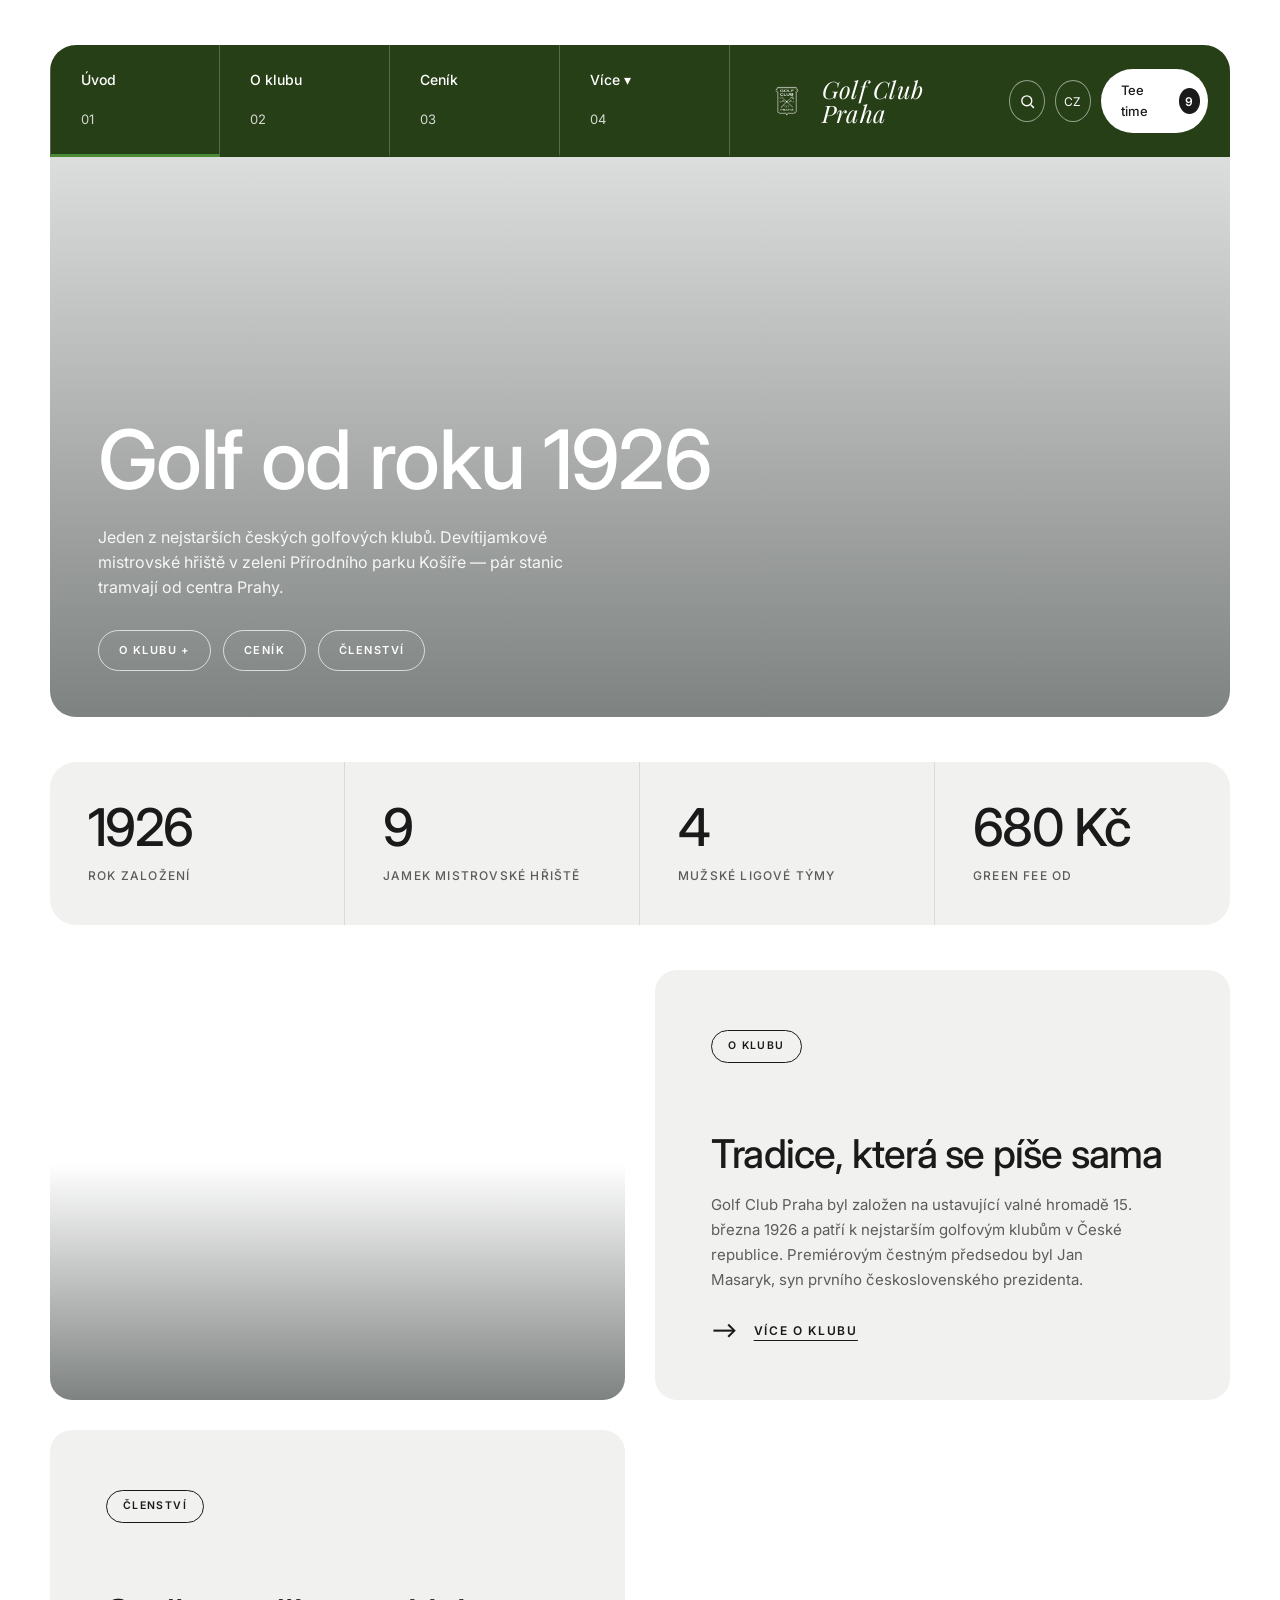
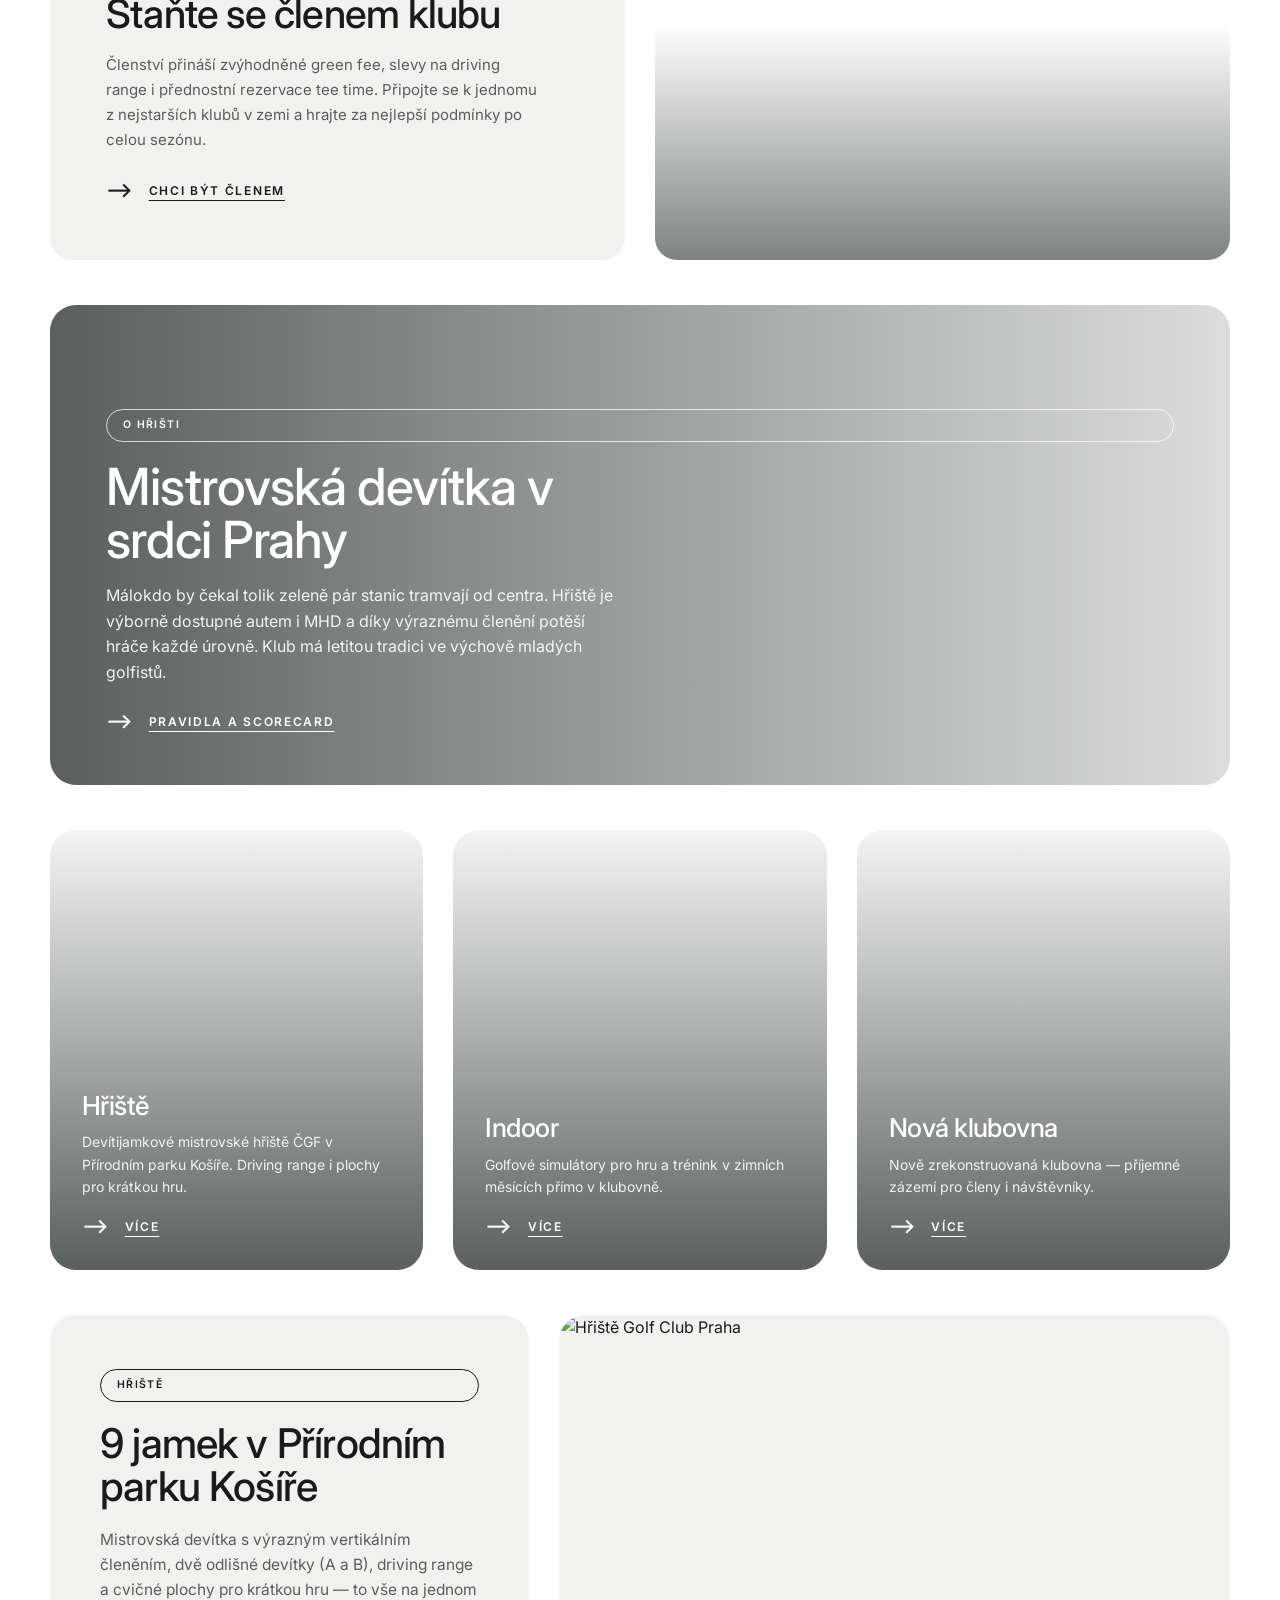
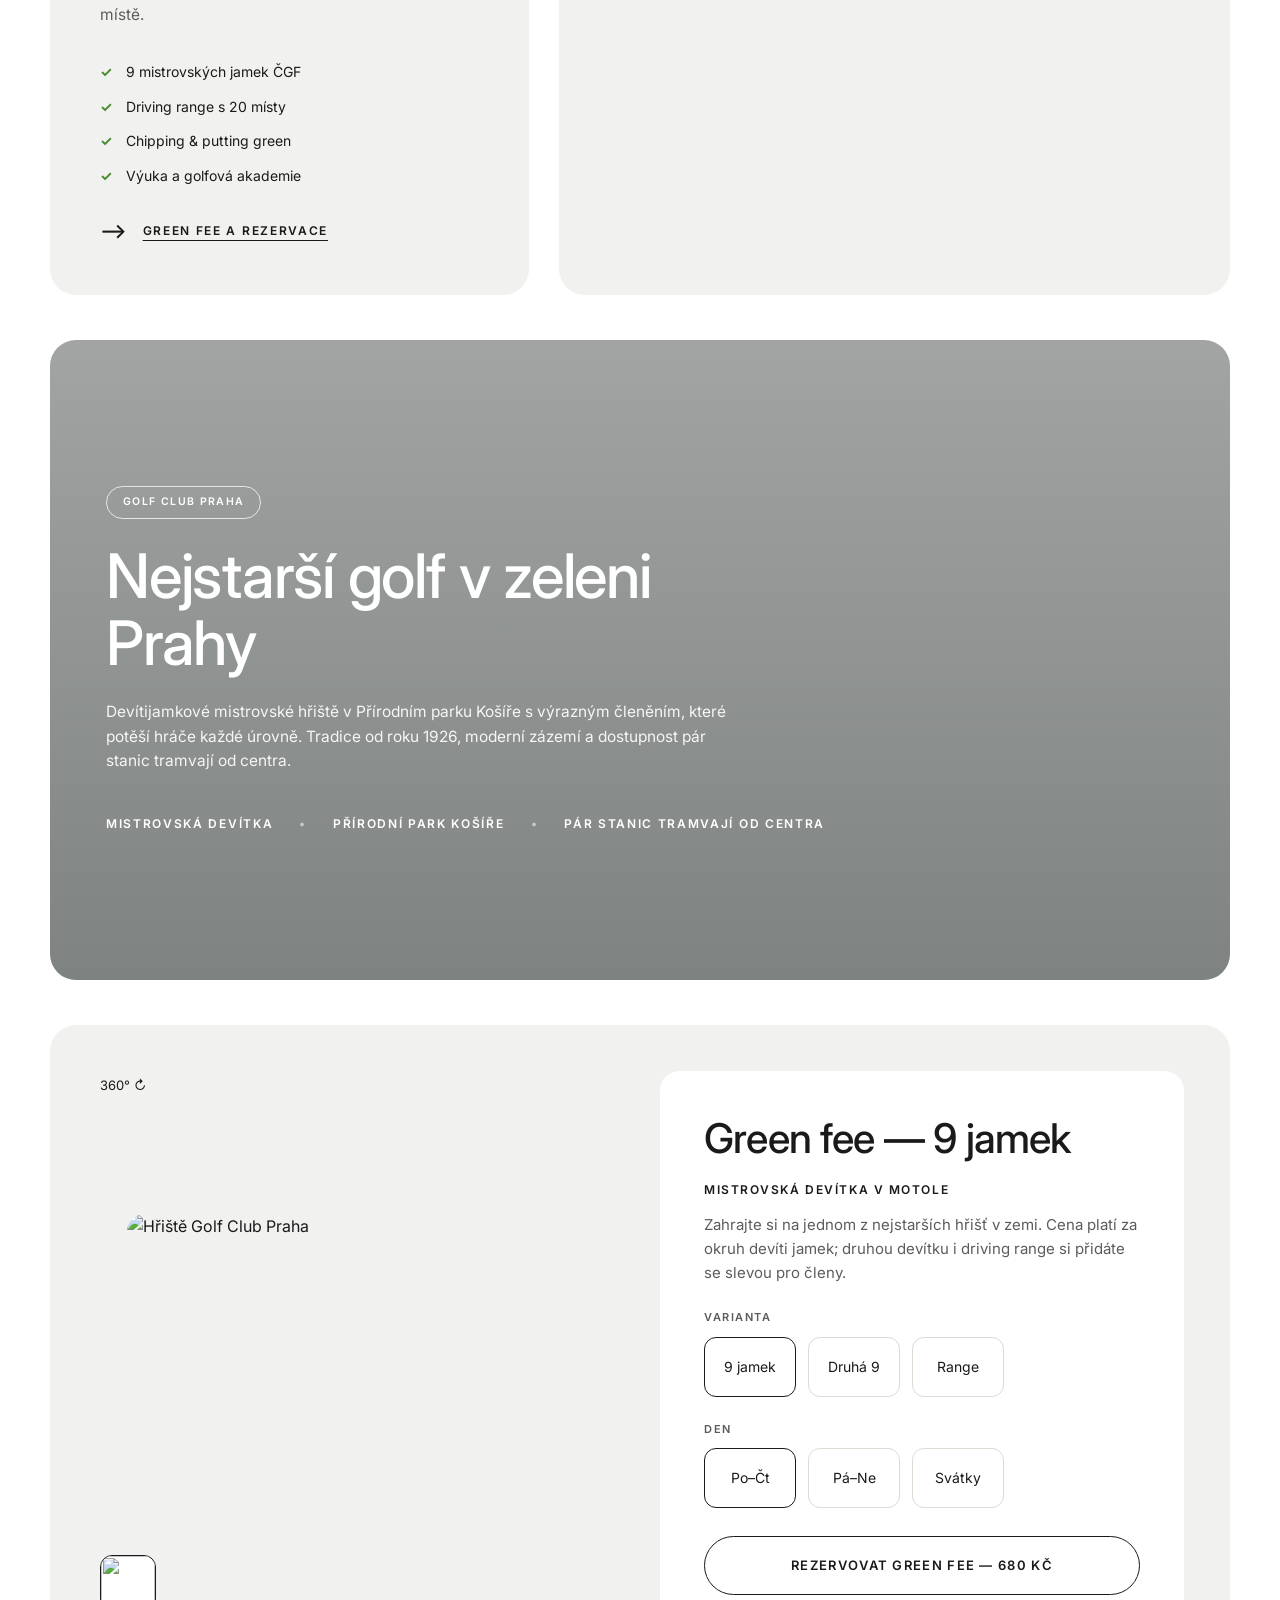
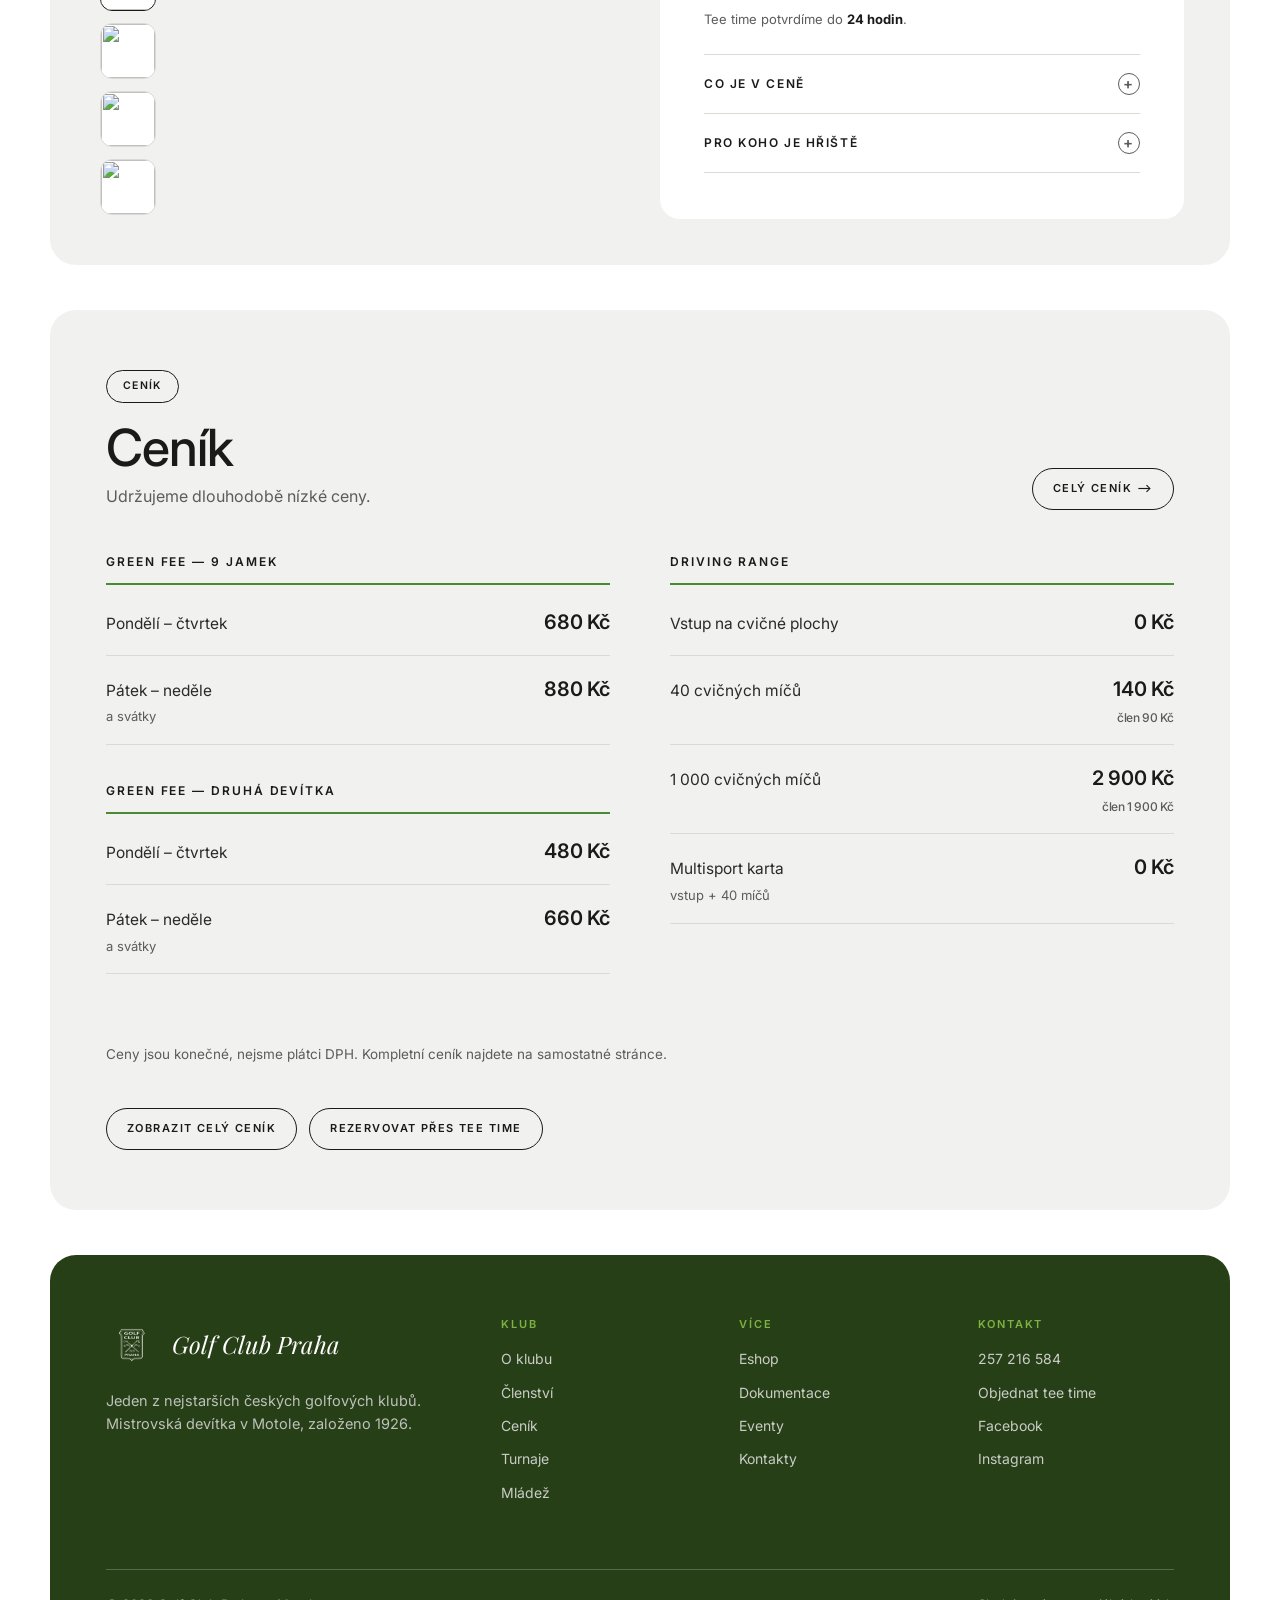
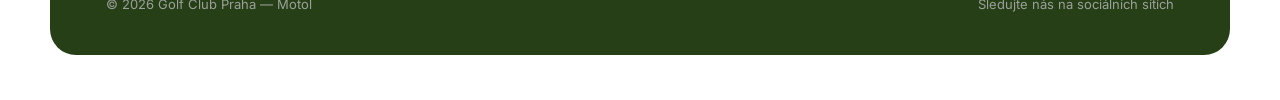
==== index.html @ babf92a7 "Web Golf Club Praha: stránky, logo, mobilní menu, mapa Co-Authored-By: Claude Opus 4.8 <noreply@anth" ====
<!DOCTYPE html>
<html lang="cs">
<head>
<meta charset="UTF-8">
<meta name="viewport" content="width=device-width, initial-scale=1.0">
<title>Golf Club Praha — Úvod</title>
<link rel="preconnect" href="https://fonts.googleapis.com">
<link rel="preconnect" href="https://fonts.gstatic.com" crossorigin>
<link href="https://fonts.googleapis.com/css2?family=Inter:wght@400;500;600;700&family=Playfair+Display:ital@1&display=swap" rel="stylesheet">
<style>
:root{
  --bg:#ffffff;          /* page background */
  --slate:#273F17;       /* dark petrol header/panels */
  --slate-2:#1d2f10;
  --olive:#4a8a34;       /* grass green accent */
  --lime:#7cb342;        /* fresh turf green chip */
  --ink:#1a1a1a;
  --gray:#5c5c5c;
  --card:#f1f1ef;        /* slightly gray "off-white" card */
  --white:#ffffff;
  --line:#dcdad3;
  --line-dk:rgba(255,255,255,.22);
}
*{margin:0;padding:0;box-sizing:border-box}
html{scroll-behavior:smooth}
body{
  font-family:"Inter","Helvetica Neue",Arial,sans-serif;
  color:var(--ink);background:var(--bg);
  -webkit-font-smoothing:antialiased;line-height:1.6;
  padding:0 50px;
}
h1,h2,h3,h4{font-weight:500;letter-spacing:-.02em;line-height:1.05}
a{color:inherit;text-decoration:none}
img{display:block;max-width:100%}
.wrap{max-width:1340px;margin-left:auto;margin-right:auto;padding:0}
section{margin-top:45px}

/* pills / chips */
.pill{display:inline-flex;align-items:center;gap:8px;border:1px solid var(--ink);
  border-radius:100px;padding:11px 20px;font-size:11px;letter-spacing:.13em;
  text-transform:uppercase;font-weight:600;background:transparent;color:var(--ink);
  transition:background .2s,color .2s;cursor:pointer;white-space:nowrap}
.pill:hover{background:var(--ink);color:#fff}
.pill.light{border-color:rgba(255,255,255,.7);color:#fff}
.pill.light:hover{background:#fff;color:var(--ink)}
.chip{display:inline-flex;align-items:center;border:1px solid var(--ink);border-radius:100px;
  padding:7px 16px;font-size:10.5px;letter-spacing:.13em;text-transform:uppercase;font-weight:600}
.chip.light{border-color:rgba(255,255,255,.75);color:#fff}

/* arrow link */
.arrow-link{display:inline-flex;align-items:center;gap:14px;font-size:12px;
  letter-spacing:.14em;text-transform:uppercase;font-weight:600}
.arrow-link .ar{font-size:20px;line-height:1;transition:transform .25s}
.arrow-link .lbl{text-decoration:underline;text-underline-offset:5px;text-decoration-thickness:1px}
.arrow-link:hover .ar{transform:translateX(6px)}

/* round icon btn */
.ico{width:42px;height:42px;border-radius:50%;border:1px solid rgba(255,255,255,.5);
  display:flex;align-items:center;justify-content:center;color:#fff;font-size:12px;
  letter-spacing:.06em;transition:background .2s,color .2s}
.ico:hover{background:#fff;color:var(--slate)}
.ico svg{width:17px;height:17px}

/* ===== HERO + NAV ===== */
.hero{margin-top:0;padding-top:45px}
.hero-card{border-radius:26px;overflow:hidden;position:relative}
.topbar{display:grid;grid-template-columns:1fr auto 1fr;align-items:stretch;
  background:#273F17;position:relative;z-index:3}
.tabs{display:flex}
.tab{padding:20px 30px;color:#fff;display:flex;flex-direction:column;gap:18px;
  min-width:170px;border-bottom:3px solid transparent;border-right:1px solid var(--line-dk);
  transition:border-color .25s;cursor:pointer}
.tab:first-child{border-left:1px solid var(--line-dk)}
.tab .t{font-size:14px;font-weight:500}
.tab .n{font-size:13px;opacity:.8}
.tab.active{border-bottom-color:var(--olive)}
.tab:hover{border-bottom-color:var(--olive)}
.tab.has-drop{position:relative}
.dropdown{position:absolute;top:100%;left:0;min-width:250px;background:var(--slate-2);border-radius:14px;overflow:hidden;
  display:flex;flex-direction:column;opacity:0;visibility:hidden;transform:translateY(8px);
  transition:opacity .2s,transform .2s,visibility .2s;z-index:30;box-shadow:0 20px 40px rgba(0,0,0,.35)}
.tab.has-drop:hover .dropdown,.tab.has-drop.open .dropdown{opacity:1;visibility:visible;transform:translateY(0)}
.dropdown a{padding:15px 24px;color:#fff;font-size:13.5px;letter-spacing:.03em;
  border-bottom:1px solid var(--line-dk);transition:background .2s,color .2s}
.dropdown a:last-child{border-bottom:none}
.dropdown a:hover{background:var(--slate);color:var(--lime)}
.brand{display:flex;align-items:center;gap:12px;padding:0 34px}
.brand .nav-mark{width:44px;height:44px;color:#fff;flex:none}
.brand .bw{color:#fff;font-family:"Playfair Display",Georgia,serif;font-style:italic;
  font-size:24px;letter-spacing:.01em;line-height:1}
.topright{display:flex;align-items:center;justify-content:flex-end;gap:10px;padding:0 22px}
.cartpill{background:#fff;color:var(--ink);border-radius:100px;padding:11px 8px 11px 20px;
  display:flex;align-items:center;gap:14px;font-size:13px;font-weight:500}
.cartpill b{background:var(--ink);color:#fff;border-radius:50%;width:26px;height:26px;
  display:flex;align-items:center;justify-content:center;font-size:12px;font-weight:600}

.hero-body{position:relative;min-height:560px;color:#fff;display:flex;flex-direction:column;
  justify-content:flex-end;padding:42px 48px 46px;
  background:linear-gradient(180deg,rgba(20,28,24,.15),rgba(20,28,24,.55)),
  url("https://images.unsplash.com/photo-1535131749006-b7f58c99034b?q=80&w=2000&auto=format&fit=crop") center/cover}
.crumb{position:absolute;top:30px;left:48px;font-size:14px;opacity:.92;font-weight:400}
.hero-body h1{font-size:clamp(46px,6.4vw,84px);font-weight:500;max-width:14ch}
.hero-body p{max-width:50ch;margin-top:22px;font-size:16px;opacity:.92;line-height:1.55}
.hero-actions{display:flex;gap:12px;flex-wrap:wrap;margin-top:30px}
/* shorter hero for subpages */
.page-hero .hero-body{min-height:380px}

/* ===== STATS ===== */
.stats{background:var(--card);border-radius:26px;overflow:hidden}
.stats-grid{display:grid;grid-template-columns:repeat(4,1fr)}
.stat{padding:40px 38px;border-right:1px solid var(--line)}
.stat:last-child{border-right:none}
.stat .num{font-size:clamp(36px,4.2vw,52px);font-weight:500;line-height:1;letter-spacing:-.03em}
.stat .num span{color:inherit}
.stat .lbl{font-size:12px;letter-spacing:.1em;text-transform:uppercase;color:var(--gray);margin-top:12px;font-weight:500}

/* ===== SPLIT EDITORIAL (fitting style) ===== */
.split{display:grid;grid-template-columns:1fr 1fr;gap:30px}
.panel{background:var(--card);border-radius:26px;overflow:hidden;display:grid}
.panel.img-l{grid-template-columns:1fr 1fr;gap:30px}
.panel.img-r{grid-template-columns:1fr 1fr;gap:30px}
.panel-img{min-height:420px;background-size:cover;background-position:center}
.panel-txt{padding:54px 50px;display:flex;flex-direction:column;justify-content:center}
.panel-txt .chip{margin-bottom:24px}
.panel-txt h2{font-size:clamp(30px,3.2vw,44px);font-weight:500}
.panel-txt p{margin-top:20px;color:var(--gray);font-size:15.5px;max-width:46ch}
.panel-txt .arrow-link{margin-top:34px}
.panel-img.overlay{position:relative;color:#fff;display:flex;align-items:flex-end;padding:46px 44px;min-height:520px}
.panel-img.overlay::before{content:"";position:absolute;inset:0;
  background:linear-gradient(180deg,rgba(20,28,24,.05),rgba(20,28,24,.65))}
.panel-img.overlay > *{position:relative;z-index:2}
.overlay-in h3{font-size:30px;font-weight:500;margin-top:14px}
.overlay-in p{margin-top:14px;font-size:15px;opacity:.92;max-width:42ch}
.overlay-in .arrow-link{margin-top:24px;color:#fff}

/* ===== LANDING SPLIT HERO (Titleist-style) ===== */
.lp-hero{display:grid;grid-template-columns:1fr 1.15fr;gap:30px;padding-top:45px;align-items:stretch}
.lp-left{display:flex;flex-direction:column;justify-content:flex-start;padding-bottom:20px}
.lp-tabs{display:flex;border-bottom:1px solid var(--line);margin-bottom:40px}
.lp-tab{padding:14px 26px 16px;display:flex;justify-content:space-between;gap:30px;min-width:150px;
  border-bottom:3px solid transparent;color:var(--ink);position:relative;transition:border-color .25s}
.lp-tab:first-child{padding-left:0}
.lp-tab .t{font-size:14px;font-weight:500}
.lp-tab .n{font-size:12px;color:var(--gray)}
.lp-tab.active,.lp-tab:hover{border-bottom-color:var(--olive)}
.lp-tab.has-drop{position:relative;cursor:pointer}
.lp-tab.has-drop .dropdown{top:100%;left:0}
.lp-tab.has-drop .dropdown a{color:#fff}
.lp-feature{background:#0e0e0e;border-radius:20px;overflow:hidden;min-height:340px;flex:1;
  background-size:cover;background-position:center;margin-bottom:30px}
.lp-label{align-self:flex-start;margin-bottom:24px}
.lp-left h1{font-size:clamp(38px,4.6vw,60px);font-weight:500}
.lp-left .lead{margin-top:18px;color:var(--gray);font-size:15px;line-height:1.65;max-width:54ch}
.lp-more{margin-top:28px;display:flex;justify-content:flex-start}
.lp-right{position:relative;border-radius:26px;overflow:hidden;color:#fff;min-height:720px;
  display:flex;flex-direction:column;justify-content:flex-end;
  background:linear-gradient(180deg,rgba(20,28,24,.12),rgba(20,28,24,.62)),
  url("https://images.unsplash.com/photo-1535131749006-b7f58c99034b?q=80&w=2000&auto=format&fit=crop") center/cover}
.lp-rtop{position:absolute;top:0;left:0;right:0;display:flex;justify-content:space-between;
  align-items:center;padding:26px 30px;z-index:3}
.lp-rtop .lp-logo{display:flex;align-items:center;gap:10px}
.lp-rtop .lp-logo svg{width:38px;height:46px}
.lp-rtop .lp-logo .bw{font-family:"Playfair Display",Georgia,serif;font-style:italic;font-size:19px}
.lp-rtop .lp-ricons{display:flex;align-items:center;gap:10px}
.lp-rin{position:relative;z-index:2;padding:0 40px 46px}
.lp-rin .chip{margin-bottom:18px}
.lp-rin h2{font-size:clamp(30px,3.3vw,44px);font-weight:500}
.lp-rin p{margin-top:14px;font-size:15px;opacity:.94;max-width:44ch;line-height:1.55}
.lp-rlinks{margin-top:30px;display:flex;flex-direction:column;gap:14px}
.lp-rlinks .arrow-link{color:#fff}

/* ===== EDITORIAL ALTERNATING (Titleist-style) ===== */
.editorial{display:flex;flex-direction:column;gap:30px}
.ed-row{display:grid;grid-template-columns:1fr 1fr;gap:30px;align-items:stretch}
.ed-img{position:relative;border-radius:22px;overflow:hidden;min-height:430px;
  background-size:cover;background-position:center;display:flex;align-items:flex-end;justify-content:center}
.ed-img .cap{position:relative;z-index:2;color:#fff;text-align:center;font-size:14.5px;line-height:1.5;
  max-width:34ch;padding:0 28px 40px;text-shadow:0 1px 12px rgba(0,0,0,.45)}
.ed-img::after{content:"";position:absolute;inset:0;
  background:linear-gradient(180deg,rgba(20,28,24,0) 45%,rgba(20,28,24,.55))}
.ed-txt{background:var(--card);border-radius:22px;padding:60px 56px;
  display:flex;flex-direction:column;justify-content:center}
.ed-txt .chip{align-self:flex-start;margin-bottom:auto}
.ed-txt h2{font-size:clamp(28px,3.1vw,40px);font-weight:500;margin-top:26px}
.ed-txt p{margin-top:18px;color:var(--gray);font-size:15px;line-height:1.65;max-width:48ch}
.ed-txt .arrow-link{margin-top:28px}
.ed-row.rev .ed-img{order:2}
.ed-row.rev .ed-txt{order:1}

/* ===== BANNER + CARDS ===== */
.banner{border-radius:26px;overflow:hidden;position:relative;color:#fff;min-height:480px;
  display:flex;flex-direction:column;justify-content:flex-end;padding:54px 56px;
  background:linear-gradient(90deg,rgba(20,28,24,.7),rgba(20,28,24,.15)),
  url("https://images.unsplash.com/photo-1592919505780-303950717480?q=80&w=2400&auto=format&fit=crop") center/cover}
.banner h2{font-size:clamp(34px,4vw,56px);font-weight:500;margin-top:18px;max-width:16ch}
.banner p{margin-top:16px;font-size:16px;opacity:.92;max-width:52ch}
.banner .arrow-link{margin-top:26px;color:#fff}
.cards{display:grid;grid-template-columns:repeat(3,1fr);gap:30px;margin-top:45px}
.card{border-radius:26px;overflow:hidden;position:relative;min-height:440px;color:#fff;
  display:flex;flex-direction:column;justify-content:flex-end;padding:34px 32px;background-size:cover;background-position:center}
.card::before{content:"";position:absolute;inset:0;background:linear-gradient(180deg,rgba(20,28,24,.05),rgba(20,28,24,.7))}
.card > *{position:relative;z-index:2}
.card h3{font-size:26px;font-weight:500}
.card p{font-size:14px;opacity:.9;margin:12px 0 18px;max-width:34ch}
.card .arrow-link{color:#fff}

/* ===== PRICING ===== */
.pricing{background:var(--card);border-radius:26px;padding:60px 56px}
.pricing .head{display:flex;justify-content:space-between;align-items:flex-end;flex-wrap:wrap;gap:20px;margin-bottom:14px}
.pricing h2{font-size:clamp(34px,4vw,52px);font-weight:500}
.pricing .sub{color:var(--gray);margin-top:10px;font-size:16px}
.price-cols{display:grid;grid-template-columns:1fr 1fr;gap:60px;margin-top:46px}
.price-block{margin-bottom:40px}
.price-block h3{font-size:12px;letter-spacing:.16em;text-transform:uppercase;font-weight:600;
  color:var(--ink);border-bottom:2px solid var(--olive);padding-bottom:14px;margin-bottom:4px}
.price-row{display:flex;justify-content:space-between;align-items:baseline;gap:20px;
  padding:17px 0;border-bottom:1px solid var(--line)}
.price-row .desc{font-size:15.5px;color:#2a2a2a}
.price-row .desc .muted{display:block;font-size:13px;color:var(--gray);margin-top:3px}
.price-row .amt{font-size:20px;font-weight:600;white-space:nowrap;letter-spacing:-.02em}
.price-row .amt .member{display:block;font-size:12px;font-weight:500;color:var(--gray);text-align:right;margin-top:3px}
.pricing-note{margin-top:30px;font-size:13.5px;color:var(--gray)}

/* academy / offer panel */
.offer{background:var(--slate);color:#fff;border-radius:26px;padding:54px 50px;
  display:grid;grid-template-columns:1.25fr 1fr;gap:48px;align-items:center;margin-top:45px}
.offer .chip{margin-bottom:20px}
.offer h3{font-size:32px;font-weight:500}
.offer p{color:#c9cdc6;margin-top:16px;font-size:15px;max-width:46ch}
.offer .arrow-link{margin-top:26px;color:#fff}
.tiers{display:flex;flex-direction:column;gap:14px}
.tier{display:flex;justify-content:space-between;align-items:center;
  border-bottom:1px solid var(--line-dk);padding-bottom:14px;font-size:16px}
.tier b{font-weight:600;font-size:19px;letter-spacing:-.02em}
.tier b span{color:inherit}
.price-cta{display:flex;gap:12px;flex-wrap:wrap;margin-top:42px}

/* ===== CENTERED FEATURE BANNER ===== */
.feature{border-radius:26px;overflow:hidden;position:relative;color:#fff;min-height:640px;
  display:flex;flex-direction:column;align-items:flex-start;justify-content:center;text-align:left;
  padding:70px 56px;
  background:linear-gradient(180deg,rgba(20,28,24,.4),rgba(20,28,24,.55)),
  url("https://images.unsplash.com/photo-1500932334442-8761ee4810a7?q=80&w=2400&auto=format&fit=crop") center/cover}
.feature h2{font-size:clamp(34px,4.8vw,62px);font-weight:500;max-width:17ch;line-height:1.08;margin-top:24px}
.feature p{margin-top:24px;max-width:62ch;font-size:15.5px;opacity:.92;line-height:1.6}
.feature .feats{display:flex;flex-wrap:wrap;gap:14px 26px;justify-content:flex-start;align-items:center;
  margin-top:40px;font-size:12px;letter-spacing:.14em;text-transform:uppercase;font-weight:600}
.feature .feats .dot{opacity:.55}

/* ===== PRODUCT DETAIL ===== */
.product{background:var(--card);border-radius:26px;padding:46px;display:grid;
  grid-template-columns:1fr 1fr;gap:40px;align-items:stretch}
.pmedia{position:relative;display:flex;align-items:center;justify-content:center;min-height:540px}
.pmedia .badge360{position:absolute;top:4px;left:4px;font-size:13px;display:flex;align-items:center;gap:8px;color:var(--ink);z-index:2}
.pmedia .pimg{width:88%;border-radius:18px;object-fit:cover;aspect-ratio:1/1}
.pthumbs{position:absolute;left:4px;bottom:4px;display:flex;flex-direction:column;gap:12px;z-index:2}
.pthumb{width:56px;height:56px;border-radius:12px;overflow:hidden;border:1px solid var(--line);background:#fff;cursor:pointer;transition:border-color .2s}
.pthumb.active,.pthumb:hover{border-color:var(--ink)}
.pthumb img{width:100%;height:100%;object-fit:cover}
.pcard{background:var(--white);border-radius:20px;padding:46px 44px;display:flex;flex-direction:column}
.pcard h2{font-size:clamp(30px,3.2vw,44px);font-weight:500}
.pcard .ey{font-size:12px;letter-spacing:.13em;text-transform:uppercase;font-weight:600;margin-top:20px}
.pcard .lead{color:var(--gray);margin-top:14px;font-size:15px;line-height:1.6}
.opt-label{font-size:11px;letter-spacing:.14em;text-transform:uppercase;font-weight:600;color:var(--gray);margin:24px 0 10px}
.opts{display:flex;gap:12px;flex-wrap:wrap}
.opt{min-width:92px;height:60px;border:1px solid var(--line);border-radius:12px;display:flex;
  align-items:center;justify-content:center;font-size:14px;cursor:pointer;background:#fff;transition:border-color .2s;padding:0 14px;text-align:center}
.opt.active,.opt:hover{border-color:var(--ink)}
.buybtn{display:block;width:100%;text-align:center;border:1px solid var(--ink);border-radius:100px;
  padding:18px;margin-top:28px;font-size:13px;letter-spacing:.1em;text-transform:uppercase;font-weight:600;
  transition:background .2s,color .2s}
.buybtn:hover{background:var(--ink);color:#fff}
.shipnote{font-size:13px;color:var(--gray);margin-top:14px}
.shipnote b{color:var(--ink)}
.acc{margin-top:24px;border-top:1px solid var(--line)}
.acc-item{border-bottom:1px solid var(--line)}
.acc-h{display:flex;justify-content:space-between;align-items:center;padding:18px 0;cursor:pointer;
  font-size:12px;letter-spacing:.13em;text-transform:uppercase;font-weight:600;list-style:none}
.acc-h::-webkit-details-marker{display:none}
.acc-h .pm{width:22px;height:22px;border-radius:50%;border:1px solid var(--gray);display:flex;
  align-items:center;justify-content:center;color:var(--gray);font-size:15px;line-height:1}
details[open] .acc-h .pm{color:var(--ink);border-color:var(--ink)}
.acc-b{padding:0 0 20px;color:var(--gray);font-size:14.5px;line-height:1.6}

/* ===== GENERIC CONTENT BLOCKS (subpages) ===== */
.block{background:var(--card);border-radius:26px;padding:60px 56px}
.block.dark{background:var(--slate);color:#fff}
.sec-head{max-width:62ch}
.sec-head .chip{margin-bottom:20px}
.sec-head h2{font-size:clamp(28px,3.2vw,46px);font-weight:500}
.sec-head p{margin-top:18px;color:var(--gray);font-size:16px}
.block.dark .sec-head p{color:#c9cdc6}
.prose{max-width:72ch}
.prose p{margin-top:16px;color:var(--gray);font-size:16px}
.prose p:first-child{margin-top:24px}
.block.dark .prose p{color:#c9cdc6}

/* info cards */
.info-grid{display:grid;grid-template-columns:repeat(3,1fr);gap:30px;margin-top:40px}
.info{background:var(--white);border-radius:20px;padding:34px 30px;border:1px solid var(--line)}
.info .num{font-size:34px;font-weight:500;color:var(--olive);letter-spacing:-.02em}
.info h3{font-size:20px;font-weight:600;margin-top:8px}
.info p{margin-top:12px;color:var(--gray);font-size:14.5px}

/* list rows */
.rows{margin-top:40px;border-top:1px solid var(--line)}
.row-item{display:flex;align-items:center;gap:24px;padding:24px 4px;border-bottom:1px solid var(--line)}
.row-item .date{flex:none;width:118px;font-weight:600;font-size:16px}
.row-item .date span{display:block;color:var(--gray);font-weight:500;font-size:13px;margin-top:2px}
.row-item .rmain{flex:1;min-width:0}
.row-item h3{font-size:19px;font-weight:600}
.row-item p{color:var(--gray);font-size:14px;margin-top:4px}
.row-item .pill{flex:none}

/* membership / plan cards */
.plans{display:grid;grid-template-columns:repeat(3,1fr);gap:30px;margin-top:40px}
.plan{background:var(--white);border-radius:20px;padding:40px 34px;display:flex;flex-direction:column;border:1px solid var(--line)}
.plan.feat{background:var(--slate);color:#fff;border-color:var(--slate)}
.plan .pname{font-size:12px;letter-spacing:.14em;text-transform:uppercase;font-weight:600;color:var(--olive)}
.plan.feat .pname{color:var(--lime)}
.plan .price{font-size:42px;font-weight:500;margin-top:16px;letter-spacing:-.03em}
.plan .price small{font-size:15px;color:var(--gray);font-weight:500;letter-spacing:0}
.plan.feat .price small{color:#c9cdc6}
.plan ul{list-style:none;margin:24px 0 28px;display:flex;flex-direction:column;gap:13px}
.plan li{font-size:14.5px;padding-left:26px;position:relative;color:var(--gray)}
.plan.feat li{color:#dfe3dd}
.plan li::before{content:"✓";position:absolute;left:0;color:var(--olive);font-weight:700}
.plan.feat li::before{color:var(--lime)}
.plan .pill{margin-top:auto;justify-content:center}
.plan.feat .pill{border-color:rgba(255,255,255,.7);color:#fff}
.plan.feat .pill:hover{background:#fff;color:var(--ink)}

/* shop grid */
.shop{display:grid;grid-template-columns:repeat(3,1fr);gap:30px;margin-top:40px}
.prod{background:var(--white);border-radius:20px;overflow:hidden;border:1px solid var(--line);display:flex;flex-direction:column;transition:transform .25s}
.prod:hover{transform:translateY(-5px)}
.prod .ph{aspect-ratio:4/3;background-color:var(--card);background-size:cover;background-position:center}
.prod .pb{padding:22px 22px 26px}
.prod .tag{font-size:10.5px;letter-spacing:.14em;text-transform:uppercase;font-weight:600;color:var(--olive)}
.prod h3{font-size:18px;font-weight:600;margin-top:8px}
.prod .pr{font-size:18px;font-weight:600;margin-top:10px;letter-spacing:-.02em}

/* contact */
.contact{display:grid;grid-template-columns:1fr 1fr;gap:30px}
.contact-info{background:var(--card);border-radius:26px;padding:54px 50px}
.contact-info h2{font-size:clamp(26px,3vw,40px);font-weight:500;margin-bottom:14px}
.contact-info .line{padding:18px 0;border-bottom:1px solid var(--line)}
.contact-info .line:last-child{border-bottom:none}
.contact-info .k{font-size:11px;letter-spacing:.14em;text-transform:uppercase;color:var(--gray);font-weight:600}
.contact-info .v{font-size:18px;margin-top:6px}
.map{border-radius:26px;overflow:hidden;min-height:440px;background:var(--card)}
.map iframe{width:100%;height:100%;border:0;display:block;min-height:440px}

/* ===== FOOTER ===== */
footer.wrap{background:#273F17;color:#fff;border-radius:26px;padding:64px 56px 40px;margin-top:45px;margin-bottom:45px}
.foot-grid{display:grid;grid-template-columns:1.8fr 1fr 1fr 1fr;gap:42px;margin-bottom:54px}
.foot-logo{display:flex;align-items:center;gap:14px}
.foot-mark{width:48px;height:48px;flex:none;color:#fff}
.foot-logo .bw{font-family:"Playfair Display",Georgia,serif;font-style:italic;font-size:24px;color:#fff}
footer p.about{margin-top:18px;color:#bcc1ba;max-width:36ch;font-size:14.5px}
.foot-col h4{font-size:11px;letter-spacing:.16em;text-transform:uppercase;color:var(--lime);margin-bottom:18px;font-weight:600}
.foot-col a{display:block;color:#c9cdc6;font-size:14px;margin-bottom:11px;transition:color .2s}
.foot-col a:hover{color:#fff}
.foot-bottom{border-top:1px solid var(--line-dk);padding-top:24px;display:flex;
  justify-content:space-between;flex-wrap:wrap;gap:12px;font-size:13px;color:#9aa099}

@media(max-width:1080px){
  .tabs{display:none}
  .topbar{grid-template-columns:auto 1fr}
  .brand{padding-left:22px}
  .stats-grid{grid-template-columns:1fr 1fr}
  .stat:nth-child(2){border-right:none}
  .stat:nth-child(-n+2){border-bottom:1px solid var(--line)}
  .lp-hero{grid-template-columns:1fr}
  .lp-right{min-height:480px}
  .split{grid-template-columns:1fr}
  .ed-row{grid-template-columns:1fr}
  .ed-row.rev .ed-img{order:0}
  .ed-row.rev .ed-txt{order:0}
  .ed-img{min-height:320px}
  .ed-txt{padding:40px 32px}
  .panel.img-l,.panel.img-r{grid-template-columns:1fr}
  .cards{grid-template-columns:1fr}
  .price-cols{grid-template-columns:1fr;gap:30px}
  .offer{grid-template-columns:1fr;gap:30px}
  .product{grid-template-columns:1fr;gap:30px;padding:30px}
  .pmedia{min-height:380px}
  .info-grid,.plans,.shop{grid-template-columns:1fr}
  .contact{grid-template-columns:1fr}
  .foot-grid{grid-template-columns:1fr 1fr}
  body{padding:0 24px}
}
@media(max-width:620px){
  body{padding:0 16px}
  .lp-tabs{overflow-x:auto}
  .lp-tab{min-width:auto;padding:12px 16px;gap:12px}
  .topright .ico{display:none}
  .block,.pricing,.banner,.offer,.contact-info{padding-left:28px;padding-right:28px}
  .panel-txt{padding:36px 28px}
  .hero-body{padding:32px 26px 34px}
  .crumb{left:26px;font-size:12px}
  .row-item{flex-wrap:wrap;gap:10px}
  .row-item .date{width:auto}
  .foot-grid{grid-template-columns:1fr}
}

/* ===== LOGO + THICKER HEADER + MOBILE MENU ===== */
.brand .nav-mark{height:56px;width:auto}
.foot-mark{height:60px;width:auto}
.tab{padding-top:24px;padding-bottom:24px}
.menu-btn{display:none;position:absolute;left:18px;top:0;bottom:0;margin:auto 0;width:46px;height:46px;
  border-radius:50%;border:1px solid rgba(255,255,255,.6);background:transparent;cursor:pointer;
  align-items:center;justify-content:center;z-index:6}
.menu-btn svg{width:26px;height:26px}
.mnav{display:none;position:absolute;top:100%;left:0;right:0;background:#273F17;flex-direction:column;
  z-index:50;border-radius:0 0 18px 18px;overflow:hidden;box-shadow:0 24px 40px rgba(0,0,0,.35)}
.mnav.open{display:flex}
.mnav a{padding:16px 26px;color:#fff;font-size:15px;border-bottom:1px solid rgba(255,255,255,.14)}
.mnav a:last-child{border-bottom:none}
.mnav a:hover{background:var(--slate-2);color:var(--lime)}
@media(max-width:1080px){
  .menu-btn{display:flex}
  .topbar{grid-template-columns:1fr auto;min-height:76px}
  .brand{justify-content:center;padding-left:62px}
}

/* ===== LOGO BADGE (pravé logo klubu) ===== */
.logo-badge{display:inline-flex;align-items:center;justify-content:center;flex:none}
.brand .logo-badge img{height:46px;width:auto;display:block}
.foot-logo .logo-badge img{height:52px;width:auto;display:block}
</style>
</head>
<body>

<!-- HERO + NAV -->
<header class="hero wrap">
  <div class="hero-card">
    <div class="topbar">
      <button class="menu-btn" aria-label="Menu" onclick="gcpMenu()"><svg viewBox="0 0 24 24" fill="none" xmlns="http://www.w3.org/2000/svg"><circle cx="12" cy="12" r="10" stroke="#fff" stroke-width="2"/><circle cx="9" cy="9" r="1" fill="#fff"/><circle cx="13.5" cy="8" r="1" fill="#fff"/><circle cx="16" cy="11" r="1" fill="#fff"/><circle cx="10" cy="13" r="1" fill="#fff"/><circle cx="14.5" cy="14" r="1" fill="#fff"/><circle cx="8.5" cy="16.5" r="1" fill="#fff"/><circle cx="12.5" cy="17" r="1" fill="#fff"/></svg></button>
      <nav class="tabs">
        <a href="index.html" class="tab active"><span class="t">Úvod</span><span class="n">01</span></a>
        <a href="o-klubu.html" class="tab"><span class="t">O klubu</span><span class="n">02</span></a>
        <a href="cenik.html" class="tab"><span class="t">Ceník</span><span class="n">03</span></a>
        <div class="tab has-drop"><span class="t">Více ▾</span><span class="n">04</span>
          <div class="dropdown">
            <a href="clenstvi.html">Členství</a>
            <a href="turnaje.html">Turnaje</a>
            <a href="mladez.html">Mládež</a>
            <a href="eshop.html">Eshop</a>
            <a href="dokumentace.html">Dokumentace</a>
            <a href="eventy.html">Eventy</a>
            <a href="kontakt.html">Kontakty</a>
          </div>
        </div>
      </nav>
      <nav class="mnav" id="mnav">
        <a href="index.html">Úvod</a>
        <a href="o-klubu.html">O klubu</a>
        <a href="cenik.html">Ceník</a>
        <a href="clenstvi.html">Členství</a>
        <a href="turnaje.html">Turnaje</a>
        <a href="mladez.html">Mládež</a>
        <a href="eshop.html">Eshop</a>
        <a href="dokumentace.html">Dokumentace</a>
        <a href="eventy.html">Eventy</a>
        <a href="kontakt.html">Kontakty</a>
      </nav>
      <a href="index.html" class="brand">
        <span class="logo-badge"><img src="logo-white.png" alt="Golf Club Praha"></span>
        <span class="bw">Golf Club Praha</span>
      </a>
      <div class="topright">
        <a class="ico" aria-label="Hledat"><svg viewBox="0 0 24 24" fill="none" stroke="currentColor" stroke-width="2"><circle cx="11" cy="11" r="7"/><path d="m21 21-4.3-4.3"/></svg></a>
        <a class="ico">CZ</a>
        <a href="http://rezervace.gcp.cz" class="cartpill">Tee time <b>9</b></a>
      </div>
    </div>
    <div class="hero-body" style="background:linear-gradient(180deg,rgba(20,28,24,.15),rgba(20,28,24,.55)),url('https://images.unsplash.com/photo-1535131749006-b7f58c99034b?q=80&w=2000&auto=format&fit=crop') center/cover">
      <h1>Golf od roku 1926</h1>
      <p>Jeden z nejstarších českých golfových klubů. Devítijamkové mistrovské hřiště v zeleni Přírodního parku Košíře — pár stanic tramvají od centra Prahy.</p>
      <div class="hero-actions">
        <a href="o-klubu.html" class="pill light">O klubu +</a>
        <a href="cenik.html" class="pill light">Ceník</a>
        <a href="clenstvi.html" class="pill light">Členství</a>
      </div>
    </div>
  </div>
</header>

<!-- STATS -->
<section class="stats wrap">
  <div class="stats-grid">
    <div class="stat"><div class="num">1926</div><div class="lbl">Rok založení</div></div>
    <div class="stat"><div class="num">9</div><div class="lbl">Jamek mistrovské hřiště</div></div>
    <div class="stat"><div class="num">4</div><div class="lbl">Mužské ligové týmy</div></div>
    <div class="stat"><div class="num">680<span> Kč</span></div><div class="lbl">Green fee od</div></div>
  </div>
</section>

<!-- O KLUBU — split editorial -->
<section class="wrap" id="oklubu">
  <div class="editorial">

    <div class="ed-row">
      <div class="ed-img" style="background-image:url('https://images.unsplash.com/photo-1535131749006-b7f58c99034b?q=80&w=1600&auto=format&fit=crop')"></div>
      <div class="ed-txt">
        <span class="chip">O klubu</span>
        <h2>Tradice, která se píše sama</h2>
        <p>Golf Club Praha byl založen na ustavující valné hromadě 15. března 1926 a patří k nejstarším golfovým klubům v České republice. Premiérovým čestným předsedou byl Jan Masaryk, syn prvního československého prezidenta.</p>
        <a href="o-klubu.html" class="arrow-link"><span class="ar">⟶</span><span class="lbl">Více o klubu</span></a>
      </div>
    </div>

    <div class="ed-row rev">
      <div class="ed-txt">
        <span class="chip">Členství</span>
        <h2>Staňte se členem klubu</h2>
        <p>Členství přináší zvýhodněné green fee, slevy na driving range i přednostní rezervace tee time. Připojte se k jednomu z nejstarších klubů v zemi a hrajte za nejlepší podmínky po celou sezónu.</p>
        <a href="clenstvi.html" class="arrow-link"><span class="ar">⟶</span><span class="lbl">Chci být členem</span></a>
      </div>
      <div class="ed-img" style="background-image:url('https://images.unsplash.com/photo-1535132011086-b8818f016104?q=80&w=1600&auto=format&fit=crop')"></div>
    </div>

  </div>
</section>

<!-- BANNER + CARDS -->
<section class="wrap">
  <div class="banner">
    <span class="chip light">O hřišti</span>
    <h2>Mistrovská devítka v srdci Prahy</h2>
    <p>Málokdo by čekal tolik zeleně pár stanic tramvají od centra. Hřiště je výborně dostupné autem i MHD a díky výraznému členění potěší hráče každé úrovně. Klub má letitou tradici ve výchově mladých golfistů.</p>
    <a href="https://www.teetime.cz/resorts/motol?tab=tab_services" class="arrow-link"><span class="ar">⟶</span><span class="lbl">Pravidla a scorecard</span></a>
  </div>
  <div class="cards">
    <article class="card" style="background-image:url('https://images.unsplash.com/photo-1587174486073-ae5e5cff23aa?q=80&w=1200&auto=format&fit=crop')">
      <h3>Hřiště</h3>
      <p>Devítijamkové mistrovské hřiště ČGF v Přírodním parku Košíře. Driving range i plochy pro krátkou hru.</p>
      <a href="cenik.html" class="arrow-link"><span class="ar">⟶</span><span class="lbl">Více</span></a>
    </article>
    <article class="card" style="background-image:url('https://images.unsplash.com/photo-1593111774240-d529f12cf4bb?q=80&w=1200&auto=format&fit=crop')">
      <h3>Indoor</h3>
      <p>Golfové simulátory pro hru a trénink v zimních měsících přímo v klubovně.</p>
      <a href="cenik.html" class="arrow-link"><span class="ar">⟶</span><span class="lbl">Více</span></a>
    </article>
    <article class="card" style="background-image:url('https://images.unsplash.com/photo-1611374243147-44a702c2d44c?q=80&w=1200&auto=format&fit=crop')">
      <h3>Nová klubovna</h3>
      <p>Nově zrekonstruovaná klubovna — příjemné zázemí pro členy i návštěvníky.</p>
      <a href="o-klubu.html" class="arrow-link"><span class="ar">⟶</span><span class="lbl">Více</span></a>
    </article>
  </div>
</section>

<!-- MAPA HŘIŠTĚ -->
<section class="wrap" id="mapa-hriste">
  <div style="display:grid;grid-template-columns:1fr 1.4fr;gap:30px;align-items:stretch">
    <div style="background:var(--card);border-radius:26px;padding:54px 50px;display:flex;flex-direction:column;justify-content:center">
      <span class="chip" style="margin-bottom:20px">Hřiště</span>
      <h2 style="font-size:clamp(30px,3.2vw,44px);font-weight:500">9 jamek v Přírodním parku Košíře</h2>
      <p style="margin-top:20px;color:var(--gray);font-size:15.5px;max-width:42ch">Mistrovská devítka s výrazným vertikálním členěním, dvě odlišné devítky (A a B), driving range a cvičné plochy pro krátkou hru — to vše na jednom místě.</p>
      <div style="margin-top:34px;display:flex;flex-direction:column;gap:12px">
        <div style="display:flex;gap:14px;align-items:center;font-size:14px"><span style="color:var(--olive);font-weight:700">✓</span> 9 mistrovských jamek ČGF</div>
        <div style="display:flex;gap:14px;align-items:center;font-size:14px"><span style="color:var(--olive);font-weight:700">✓</span> Driving range s 20 místy</div>
        <div style="display:flex;gap:14px;align-items:center;font-size:14px"><span style="color:var(--olive);font-weight:700">✓</span> Chipping & putting green</div>
        <div style="display:flex;gap:14px;align-items:center;font-size:14px"><span style="color:var(--olive);font-weight:700">✓</span> Výuka a golfová akademie</div>
      </div>
      <a href="cenik.html" class="arrow-link" style="margin-top:34px"><span class="ar">⟶</span><span class="lbl">Green fee a rezervace</span></a>
    </div>
    <div style="border-radius:26px;overflow:hidden;background:var(--card);display:flex;align-items:center;justify-content:center;min-height:520px">
      <img src="https://images.unsplash.com/photo-1535131749006-b7f58c99034b?q=80&w=1600&auto=format&fit=crop" alt="Hřiště Golf Club Praha" style="width:100%;height:100%;object-fit:cover">
    </div>
  </div>
</section>

<!-- CENTERED FEATURE BANNER -->
<section class="wrap">
  <div class="feature">
    <span class="chip light">Golf Club Praha</span>
    <h2>Nejstarší golf v zeleni Prahy</h2>
    <p>Devítijamkové mistrovské hřiště v Přírodním parku Košíře s výrazným členěním, které potěší hráče každé úrovně. Tradice od roku 1926, moderní zázemí a dostupnost pár stanic tramvají od centra.</p>
    <div class="feats">
      <span>Mistrovská devítka</span><span class="dot">•</span>
      <span>Přírodní park Košíře</span><span class="dot">•</span>
      <span>Pár stanic tramvají od centra</span>
    </div>
  </div>
</section>

<!-- PRODUCT DETAIL — rezervace green fee -->
<section class="wrap">
  <div class="product">
    <div class="pmedia">
      <span class="badge360">360° ↻</span>
      <img class="pimg" id="pimg" src="https://images.unsplash.com/photo-1535131749006-b7f58c99034b?q=80&w=1400&auto=format&fit=crop" alt="Hřiště Golf Club Praha">
      <div class="pthumbs">
        <div class="pthumb active" onclick="setHero(this,'https://images.unsplash.com/photo-1535131749006-b7f58c99034b?q=80&w=1400&auto=format&fit=crop')"><img src="https://images.unsplash.com/photo-1535131749006-b7f58c99034b?q=80&w=200&auto=format&fit=crop" alt=""></div>
        <div class="pthumb" onclick="setHero(this,'https://images.unsplash.com/photo-1500932334442-8761ee4810a7?q=80&w=1400&auto=format&fit=crop')"><img src="https://images.unsplash.com/photo-1500932334442-8761ee4810a7?q=80&w=200&auto=format&fit=crop" alt=""></div>
        <div class="pthumb" onclick="setHero(this,'https://images.unsplash.com/photo-1592919505780-303950717480?q=80&w=1400&auto=format&fit=crop')"><img src="https://images.unsplash.com/photo-1592919505780-303950717480?q=80&w=200&auto=format&fit=crop" alt=""></div>
        <div class="pthumb" onclick="setHero(this,'https://images.unsplash.com/photo-1587174486073-ae5e5cff23aa?q=80&w=1400&auto=format&fit=crop')"><img src="https://images.unsplash.com/photo-1587174486073-ae5e5cff23aa?q=80&w=200&auto=format&fit=crop" alt=""></div>
      </div>
    </div>
    <div class="pcard">
      <h2>Green fee — 9 jamek</h2>
      <div class="ey">Mistrovská devítka v Motole</div>
      <p class="lead">Zahrajte si na jednom z nejstarších hřišť v zemi. Cena platí za okruh devíti jamek; druhou devítku i driving range si přidáte se slevou pro členy.</p>

      <div class="opt-label">Varianta</div>
      <div class="opts">
        <div class="opt active" onclick="pick(this)">9 jamek</div>
        <div class="opt" onclick="pick(this)">Druhá 9</div>
        <div class="opt" onclick="pick(this)">Range</div>
      </div>

      <div class="opt-label">Den</div>
      <div class="opts" data-group="den">
        <div class="opt active" onclick="pick(this)">Po–Čt</div>
        <div class="opt" onclick="pick(this)">Pá–Ne</div>
        <div class="opt" onclick="pick(this)">Svátky</div>
      </div>

      <a href="https://www.teetime.cz/rezervace?id_hriste=15916269" class="buybtn">Rezervovat green fee — 680 Kč</a>
      <p class="shipnote">Tee time potvrdíme do <b>24 hodin</b>.</p>

      <div class="acc">
        <details class="acc-item">
          <summary class="acc-h">Co je v ceně <span class="pm">+</span></summary>
          <div class="acc-b">Okruh devíti jamek mistrovského hřiště, scorecard a vstup na cvičné plochy. Možnost zapůjčení vozíku a holí na recepci.</div>
        </details>
        <details class="acc-item">
          <summary class="acc-h">Pro koho je hřiště <span class="pm">+</span></summary>
          <div class="acc-b">Díky výraznému členění potěší hřiště hráče každé úrovně bez ohledu na výši HCP. Pro úplné začátečníky doporučujeme nejdříve golfovou akademii.</div>
        </details>
      </div>
    </div>
  </div>
</section>

<!-- CENÍK náhled -->
<section class="wrap" id="cenik">
  <div class="pricing">
    <div class="head">
      <div>
        <span class="chip" style="margin-bottom:18px">Ceník</span>
        <h2>Ceník</h2>
        <p class="sub">Udržujeme dlouhodobě nízké ceny.</p>
      </div>
      <a href="cenik.html" class="pill">Celý ceník ⟶</a>
    </div>

    <div class="price-cols">
      <div>
        <div class="price-block">
          <h3>Green fee — 9 jamek</h3>
          <div class="price-row"><span class="desc">Pondělí – čtvrtek</span><span class="amt">680 Kč</span></div>
          <div class="price-row"><span class="desc">Pátek – neděle <span class="muted">a svátky</span></span><span class="amt">880 Kč</span></div>
        </div>
        <div class="price-block">
          <h3>Green fee — druhá devítka</h3>
          <div class="price-row"><span class="desc">Pondělí – čtvrtek</span><span class="amt">480 Kč</span></div>
          <div class="price-row"><span class="desc">Pátek – neděle <span class="muted">a svátky</span></span><span class="amt">660 Kč</span></div>
        </div>
      </div>

      <div>
        <div class="price-block">
          <h3>Driving range</h3>
          <div class="price-row"><span class="desc">Vstup na cvičné plochy</span><span class="amt">0 Kč</span></div>
          <div class="price-row"><span class="desc">40 cvičných míčů</span><span class="amt">140 Kč<span class="member">člen 90 Kč</span></span></div>
          <div class="price-row"><span class="desc">1 000 cvičných míčů</span><span class="amt">2 900 Kč<span class="member">člen 1 900 Kč</span></span></div>
          <div class="price-row"><span class="desc">Multisport karta <span class="muted">vstup + 40 míčů</span></span><span class="amt">0 Kč</span></div>
        </div>
      </div>
    </div>

    <p class="pricing-note">Ceny jsou konečné, nejsme plátci DPH. Kompletní ceník najdete na samostatné stránce.</p>

    <div class="price-cta">
      <a href="cenik.html" class="pill">Zobrazit celý ceník</a>
      <a href="https://www.teetime.cz/rezervace?id_hriste=15916269" class="pill">Rezervovat přes Tee Time</a>
    </div>
  </div>
</section>

<!-- FOOTER -->
<footer class="wrap">
  <div class="foot-grid">
    <div>
      <div class="foot-logo">
        <span class="logo-badge foot-badge"><img src="logo-white.png" alt="Golf Club Praha"></span>
        <span class="bw">Golf Club Praha</span>
      </div>
      <p class="about">Jeden z nejstarších českých golfových klubů. Mistrovská devítka v Motole, založeno 1926.</p>
    </div>
    <div class="foot-col">
      <h4>Klub</h4>
      <a href="o-klubu.html">O klubu</a>
      <a href="clenstvi.html">Členství</a>
      <a href="cenik.html">Ceník</a>
      <a href="turnaje.html">Turnaje</a>
      <a href="mladez.html">Mládež</a>
    </div>
    <div class="foot-col">
      <h4>Více</h4>
      <a href="eshop.html">Eshop</a>
      <a href="dokumentace.html">Dokumentace</a>
      <a href="eventy.html">Eventy</a>
      <a href="kontakt.html">Kontakty</a>
    </div>
    <div class="foot-col">
      <h4>Kontakt</h4>
      <a href="tel:257216584">257 216 584</a>
      <a href="http://rezervace.gcp.cz">Objednat tee time</a>
      <a href="http://facebook.com/gcp.cz">Facebook</a>
      <a href="http://instagram.com/golfclubpraha">Instagram</a>
    </div>
  </div>
  <div class="foot-bottom">
    <span>© 2026 Golf Club Praha — Motol</span>
    <span>Sledujte nás na sociálních sítích</span>
  </div>
</footer>

<script>
  function setHero(el, src){
    document.getElementById('pimg').src = src;
    el.parentNode.querySelectorAll('.pthumb').forEach(t => t.classList.remove('active'));
    el.classList.add('active');
  }
  function pick(el){
    el.parentNode.querySelectorAll('.opt').forEach(o => o.classList.remove('active'));
    el.classList.add('active');
  }
</script>
<script>
(function(){
  document.querySelectorAll('.has-drop').forEach(function(d){
    d.addEventListener('click',function(e){
      if(e.target.closest('.dropdown')) return;
      e.stopPropagation();
      d.classList.toggle('open');
    });
  });
  document.addEventListener('click',function(){
    document.querySelectorAll('.has-drop.open').forEach(function(d){d.classList.remove('open');});
  });
})();
</script>
<script>function gcpMenu(){var m=document.getElementById('mnav');if(m)m.classList.toggle('open');}</script>
</body>
</html>
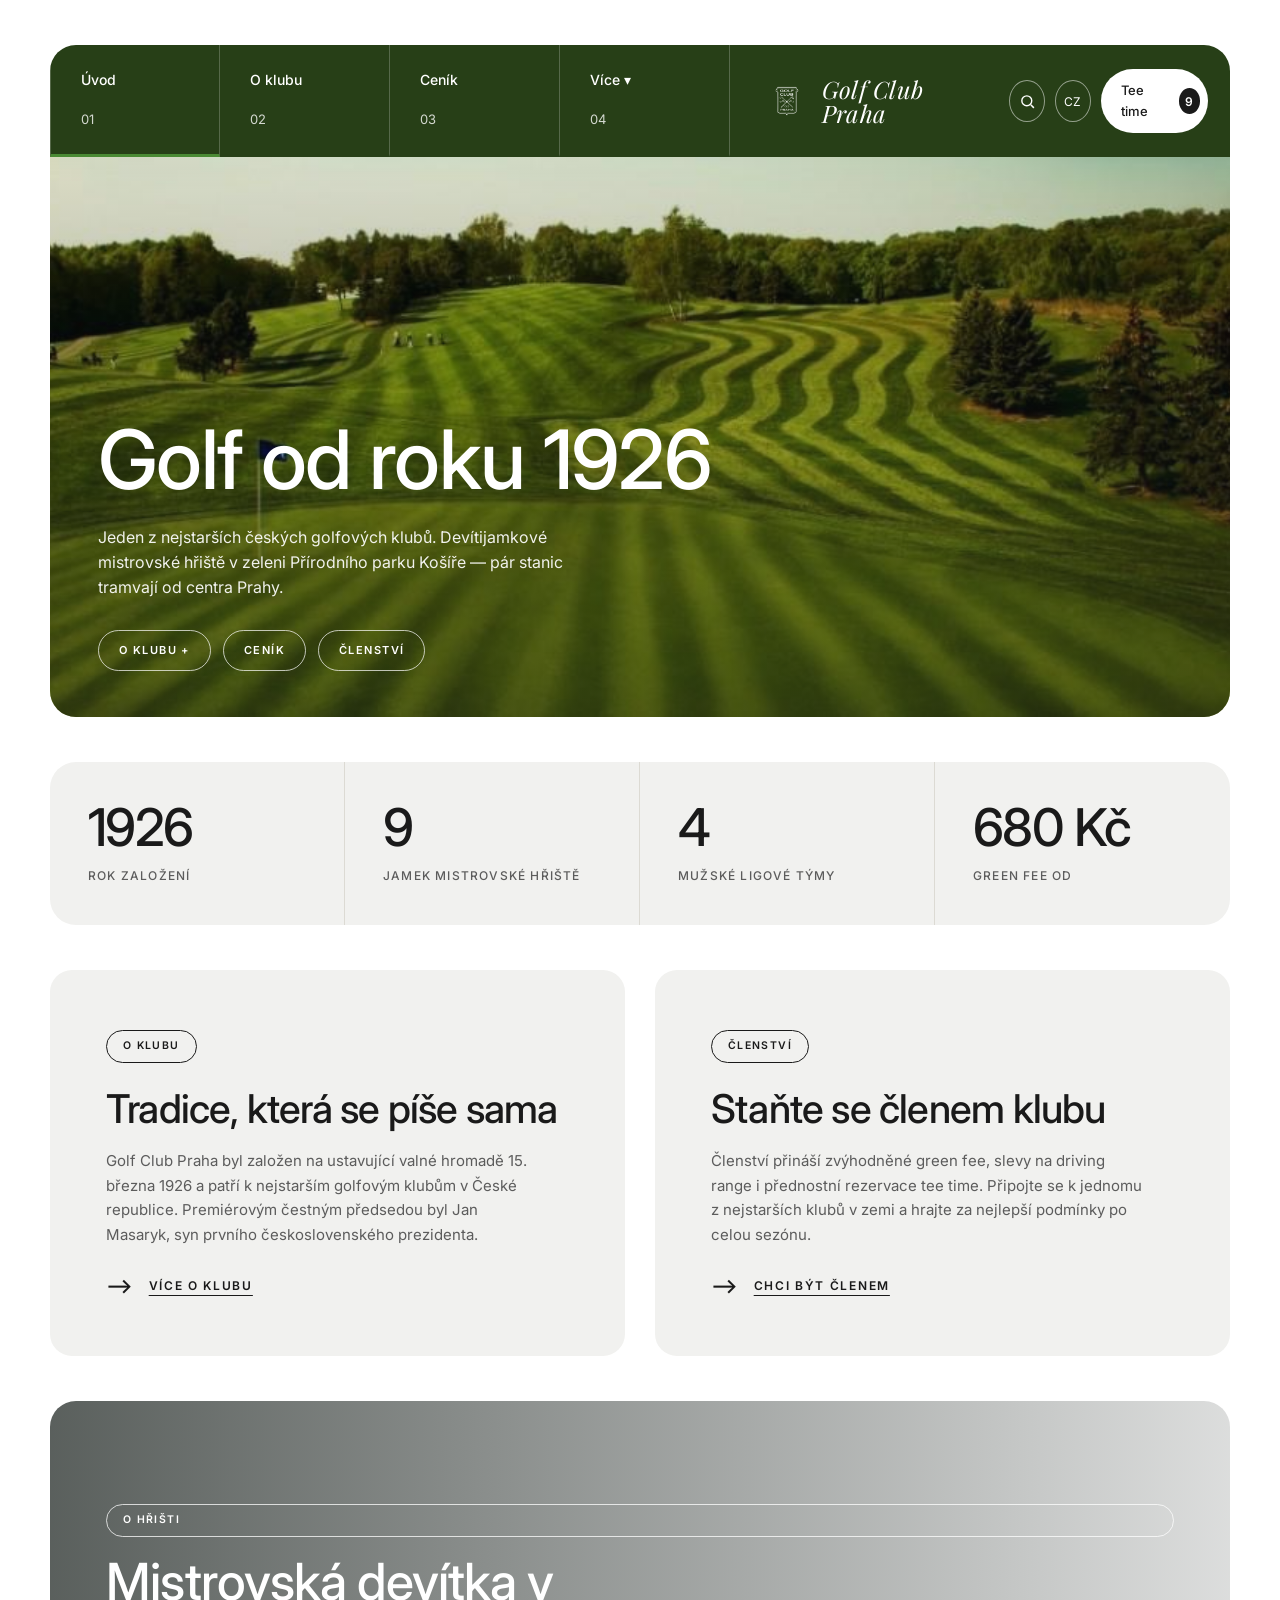
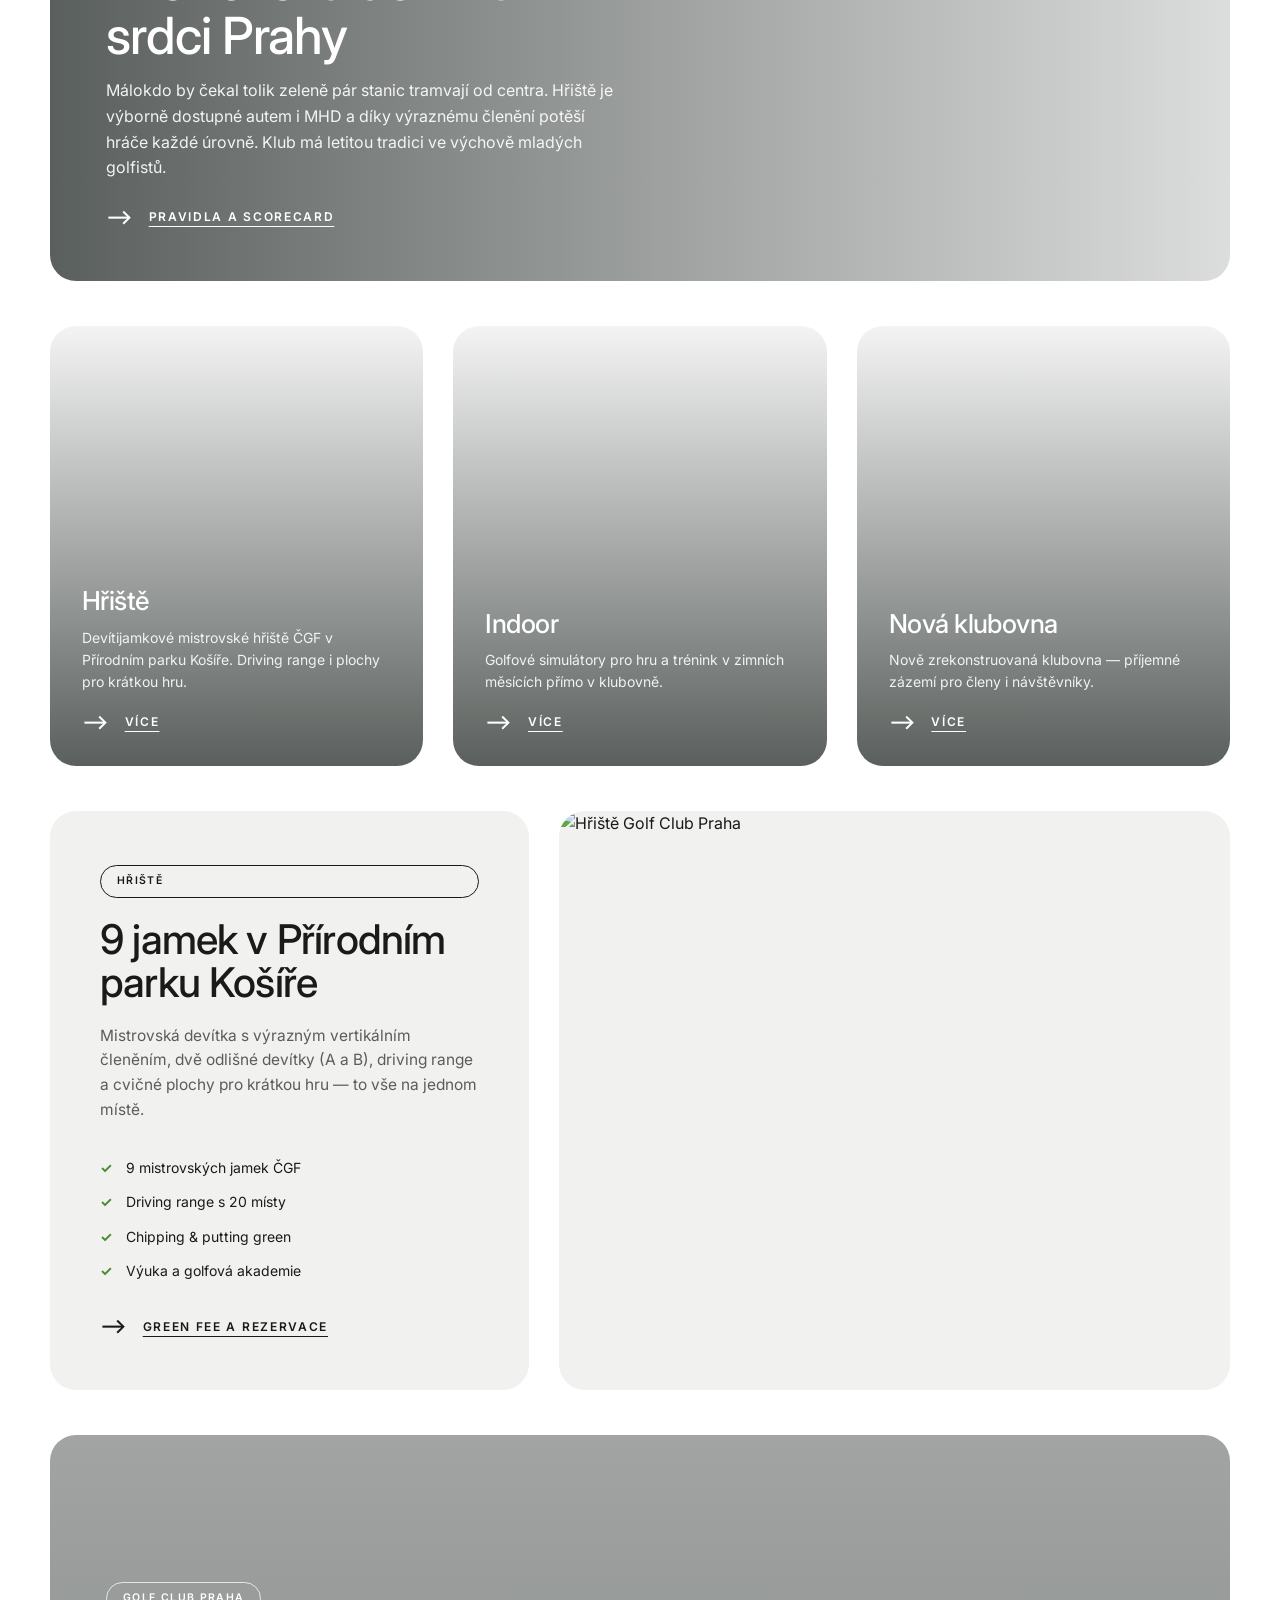
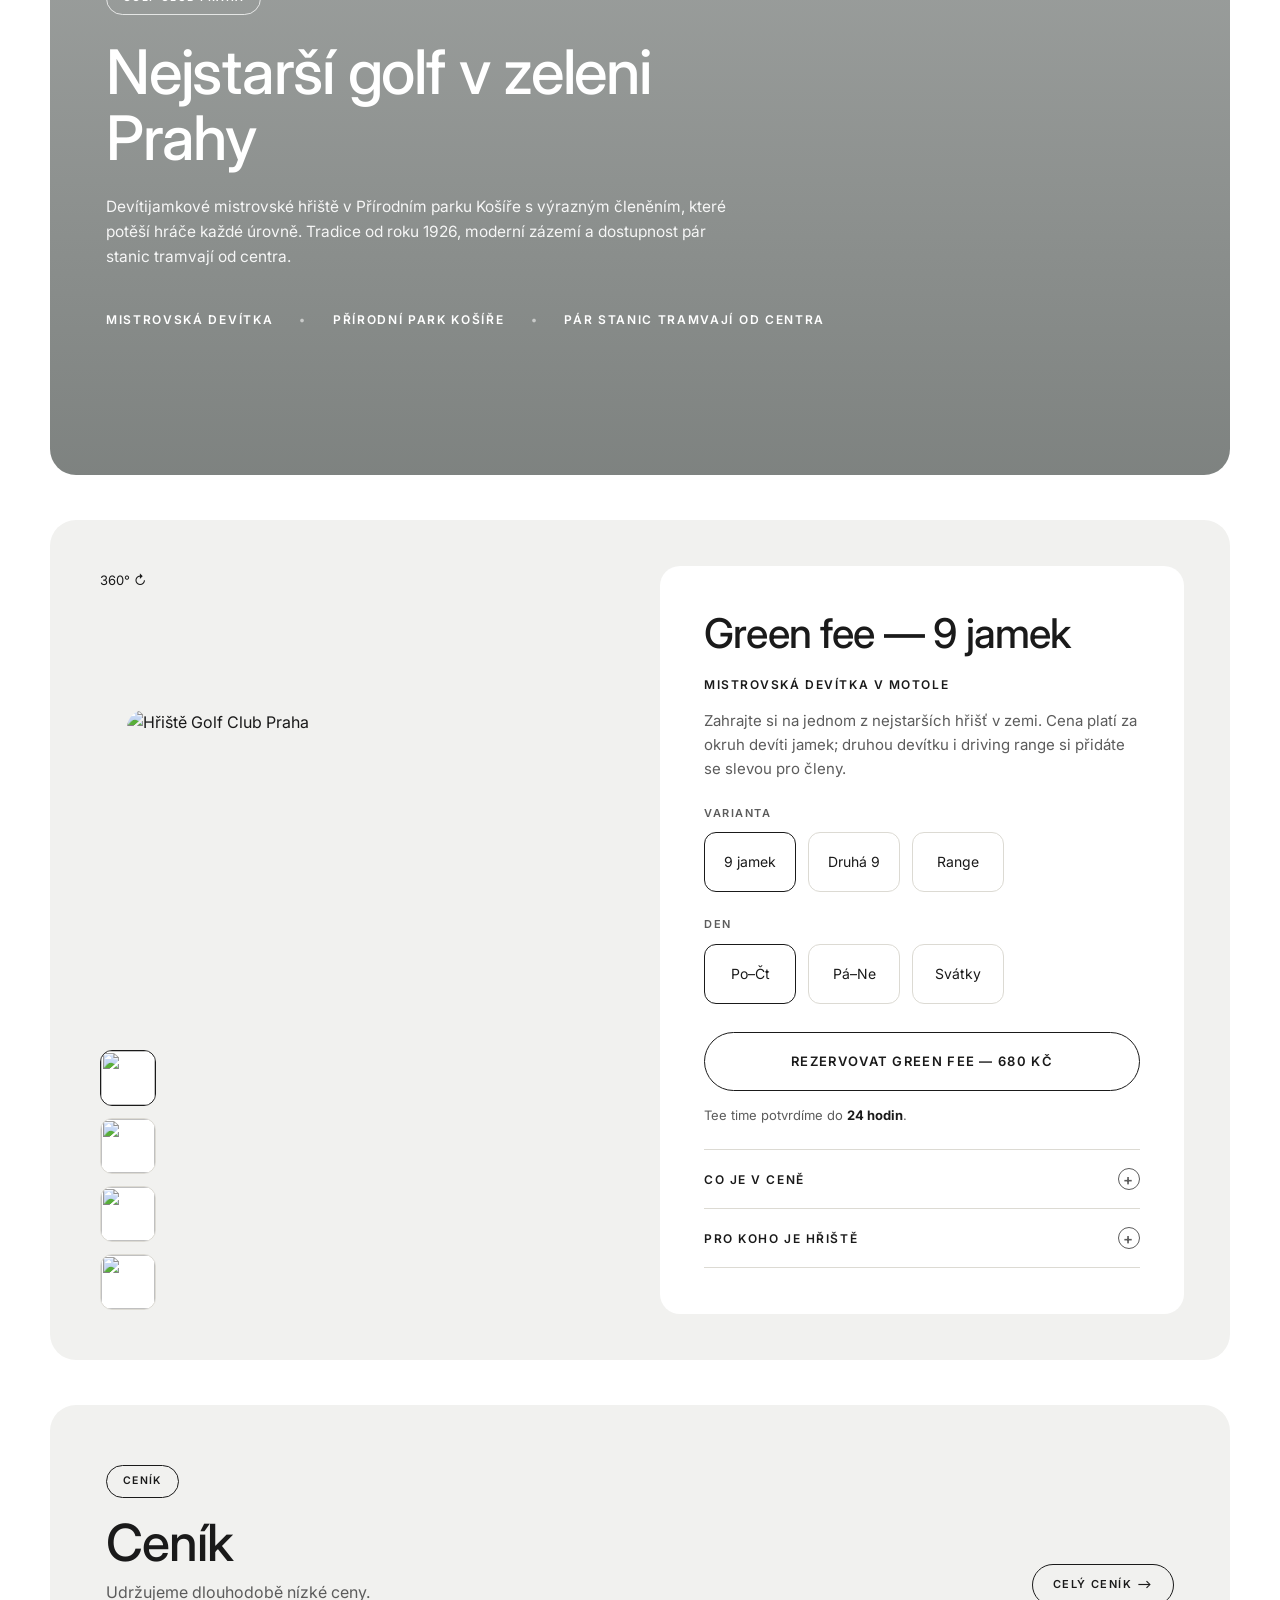
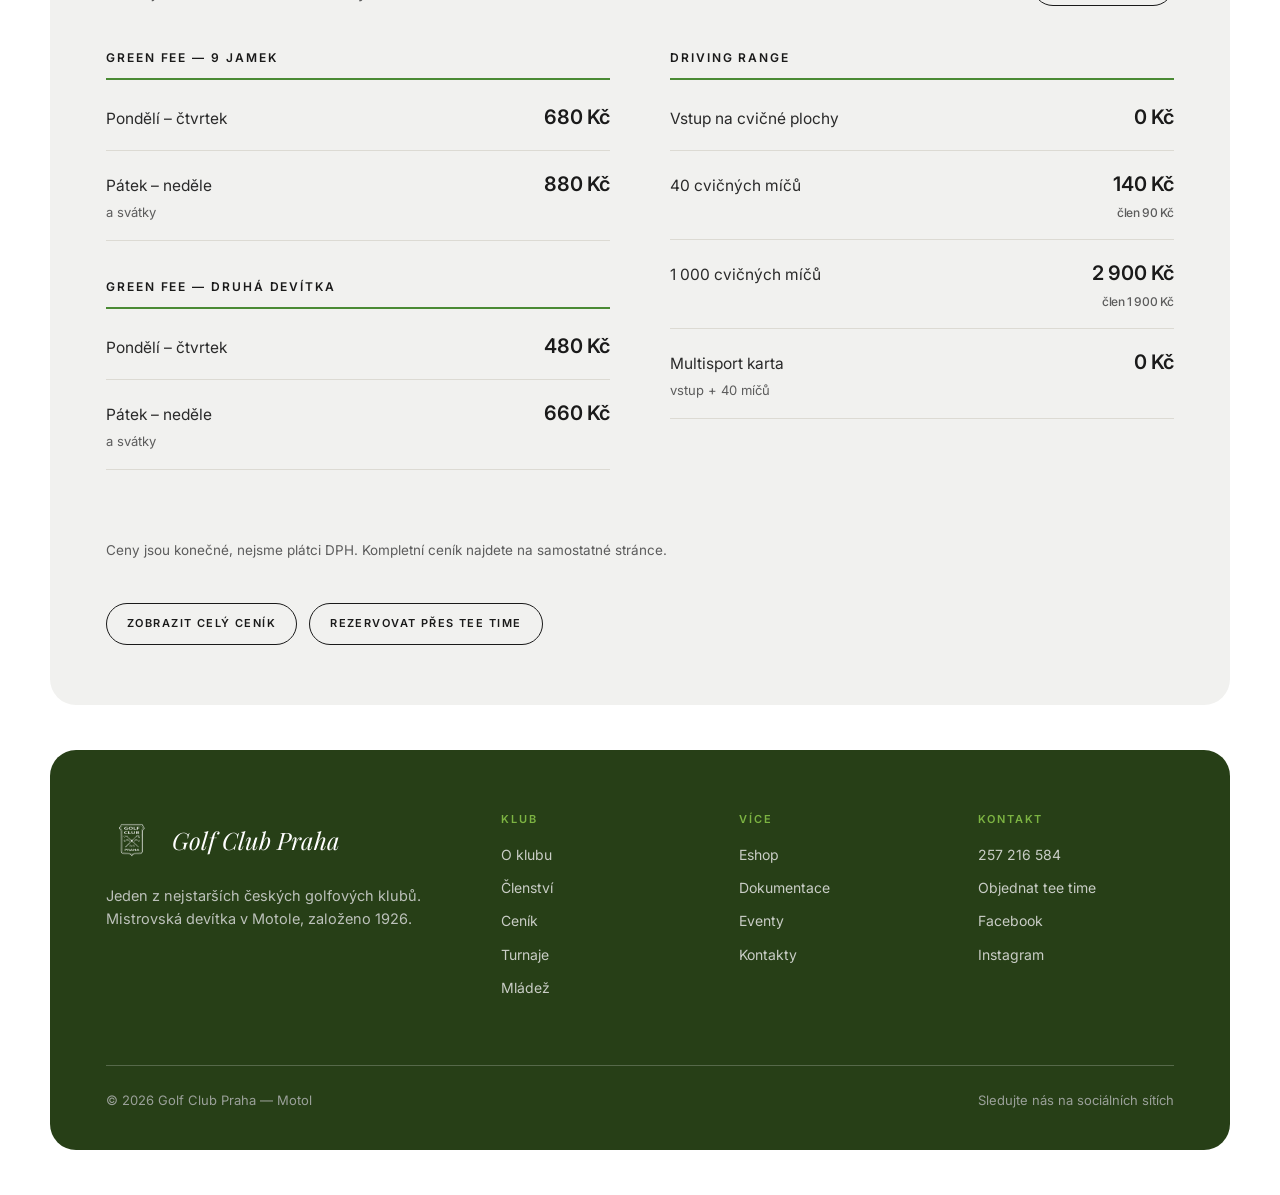
==== commit b175f6ef: "Skutečná fotka hřiště, editorial bez fotek, bílé logo, mobilní menu; nepoužité soubory do /archiv Co" ====
--- a/index.html
+++ b/index.html
@@ -475,7 +475,7 @@
         <a href="http://rezervace.gcp.cz" class="cartpill">Tee time <b>9</b></a>
       </div>
     </div>
-    <div class="hero-body" style="background:linear-gradient(180deg,rgba(20,28,24,.15),rgba(20,28,24,.55)),url('https://images.unsplash.com/photo-1535131749006-b7f58c99034b?q=80&w=2000&auto=format&fit=crop') center/cover">
+    <div class="hero-body" style="background:linear-gradient(180deg,rgba(20,28,24,.15),rgba(20,28,24,.55)),url('hriste.jpg') center/cover">
       <h1>Golf od roku 1926</h1>
       <p>Jeden z nejstarších českých golfových klubů. Devítijamkové mistrovské hřiště v zeleni Přírodního parku Košíře — pár stanic tramvají od centra Prahy.</p>
       <div class="hero-actions">
@@ -501,24 +501,19 @@
 <section class="wrap" id="oklubu">
   <div class="editorial">
 
-    <div class="ed-row">
-      <div class="ed-img" style="background-image:url('https://images.unsplash.com/photo-1535131749006-b7f58c99034b?q=80&w=1600&auto=format&fit=crop')"></div>
+    <div class="ed-row" style="grid-template-columns:1fr 1fr">
       <div class="ed-txt">
         <span class="chip">O klubu</span>
         <h2>Tradice, která se píše sama</h2>
         <p>Golf Club Praha byl založen na ustavující valné hromadě 15. března 1926 a patří k nejstarším golfovým klubům v České republice. Premiérovým čestným předsedou byl Jan Masaryk, syn prvního československého prezidenta.</p>
         <a href="o-klubu.html" class="arrow-link"><span class="ar">⟶</span><span class="lbl">Více o klubu</span></a>
       </div>
-    </div>
-
-    <div class="ed-row rev">
       <div class="ed-txt">
         <span class="chip">Členství</span>
         <h2>Staňte se členem klubu</h2>
         <p>Členství přináší zvýhodněné green fee, slevy na driving range i přednostní rezervace tee time. Připojte se k jednomu z nejstarších klubů v zemi a hrajte za nejlepší podmínky po celou sezónu.</p>
         <a href="clenstvi.html" class="arrow-link"><span class="ar">⟶</span><span class="lbl">Chci být členem</span></a>
       </div>
-      <div class="ed-img" style="background-image:url('https://images.unsplash.com/photo-1535132011086-b8818f016104?q=80&w=1600&auto=format&fit=crop')"></div>
     </div>
 
   </div>
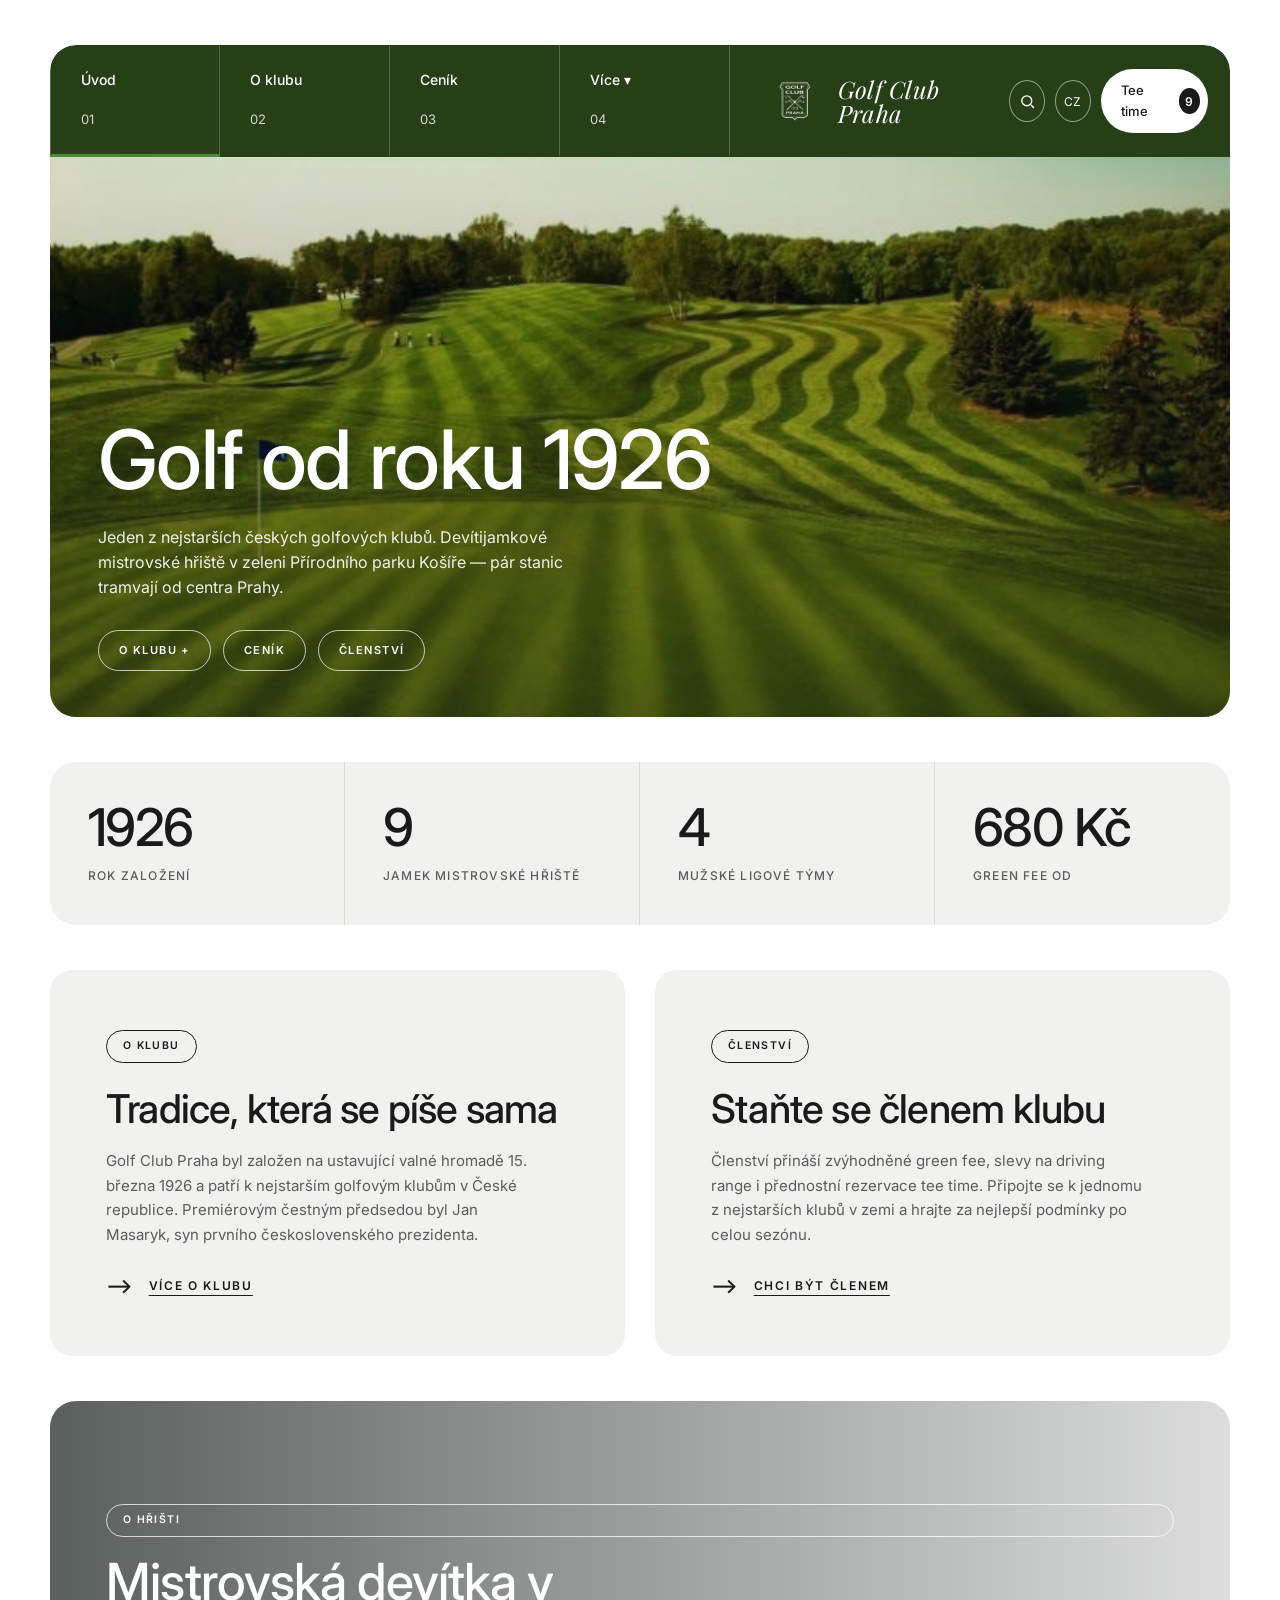
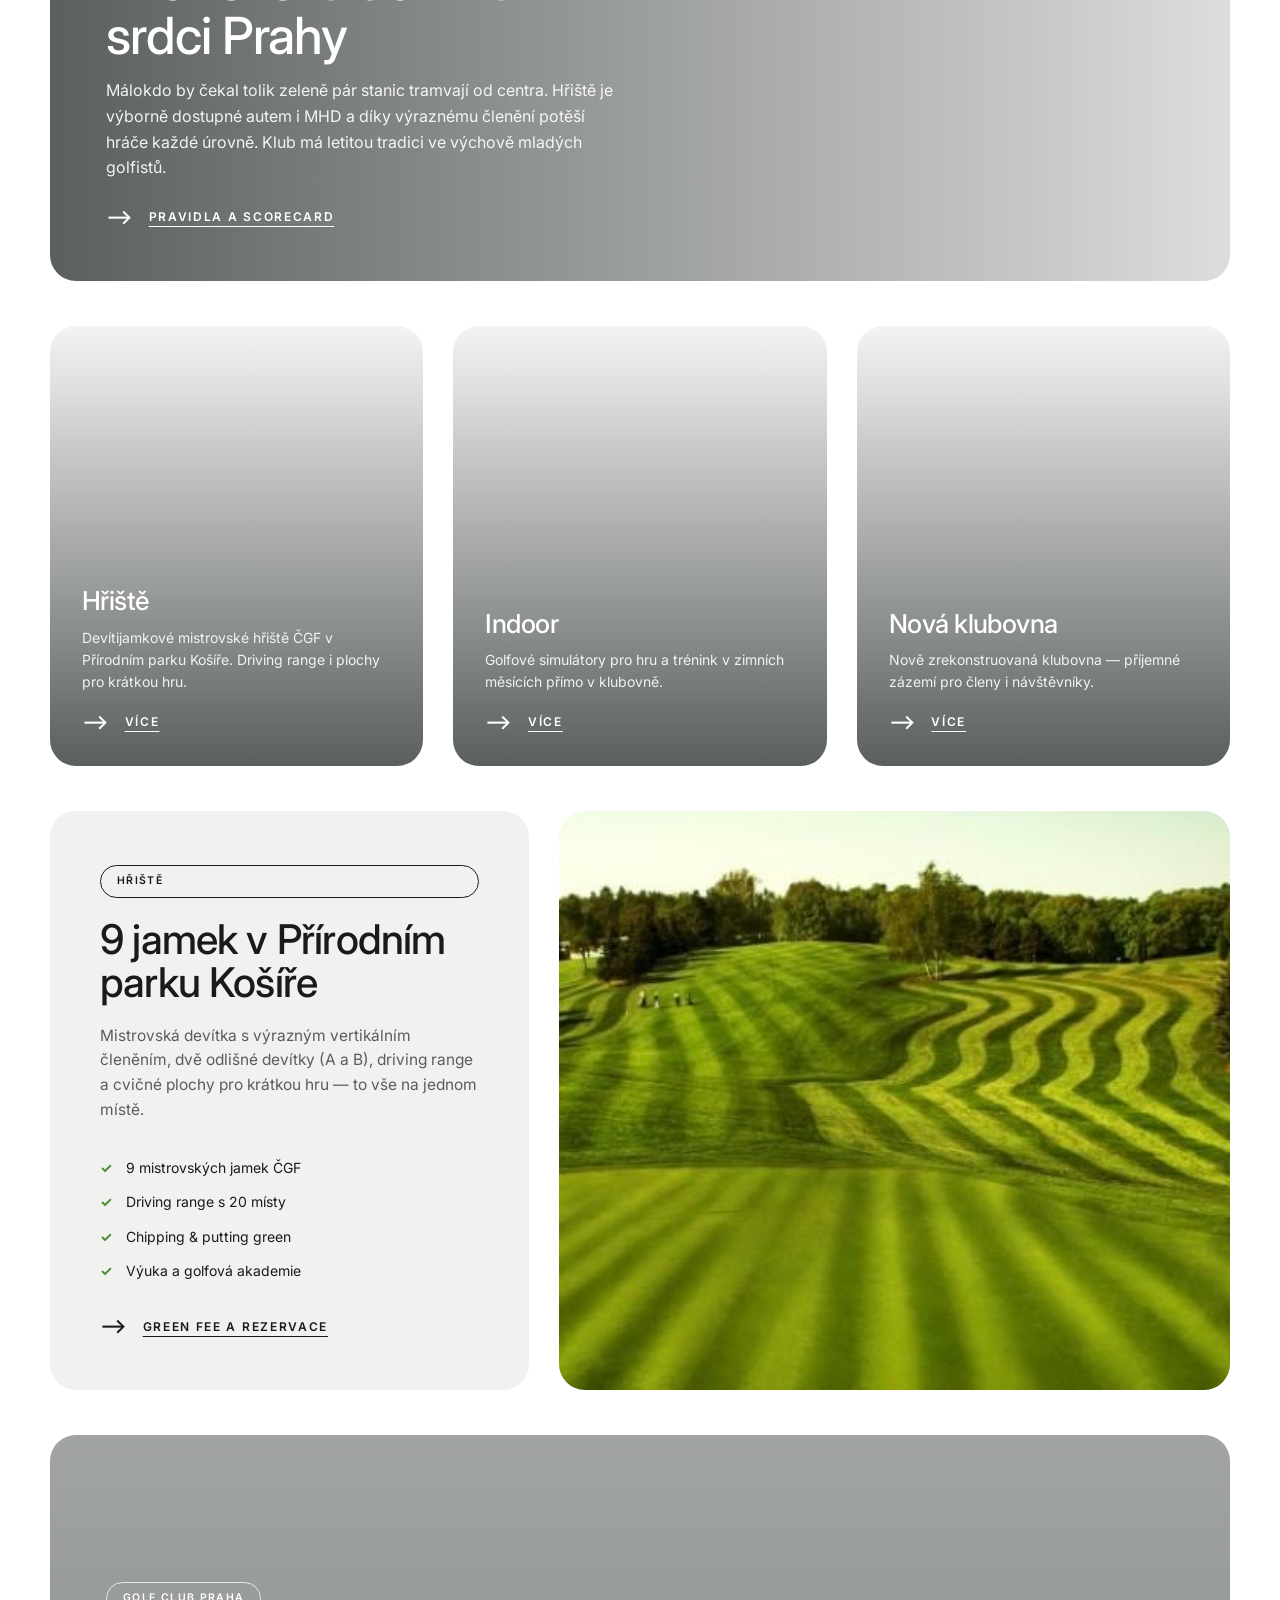
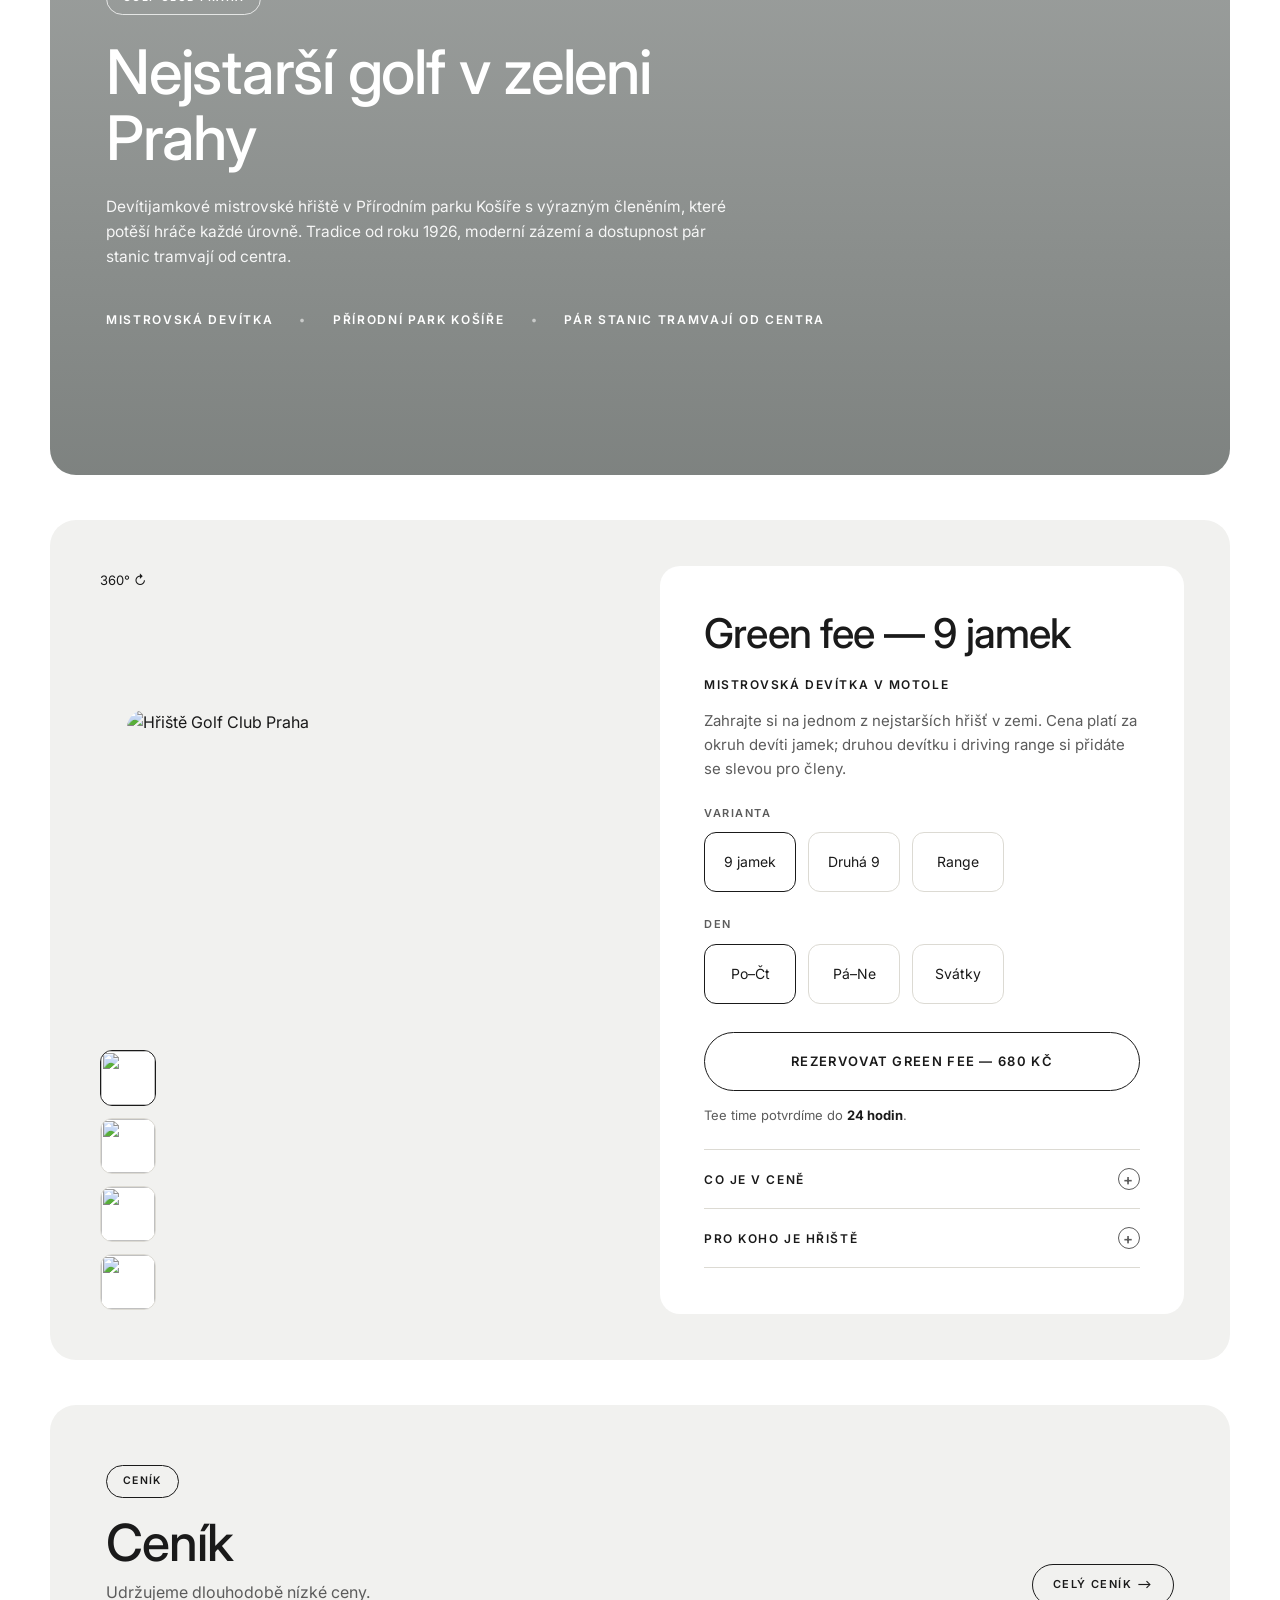
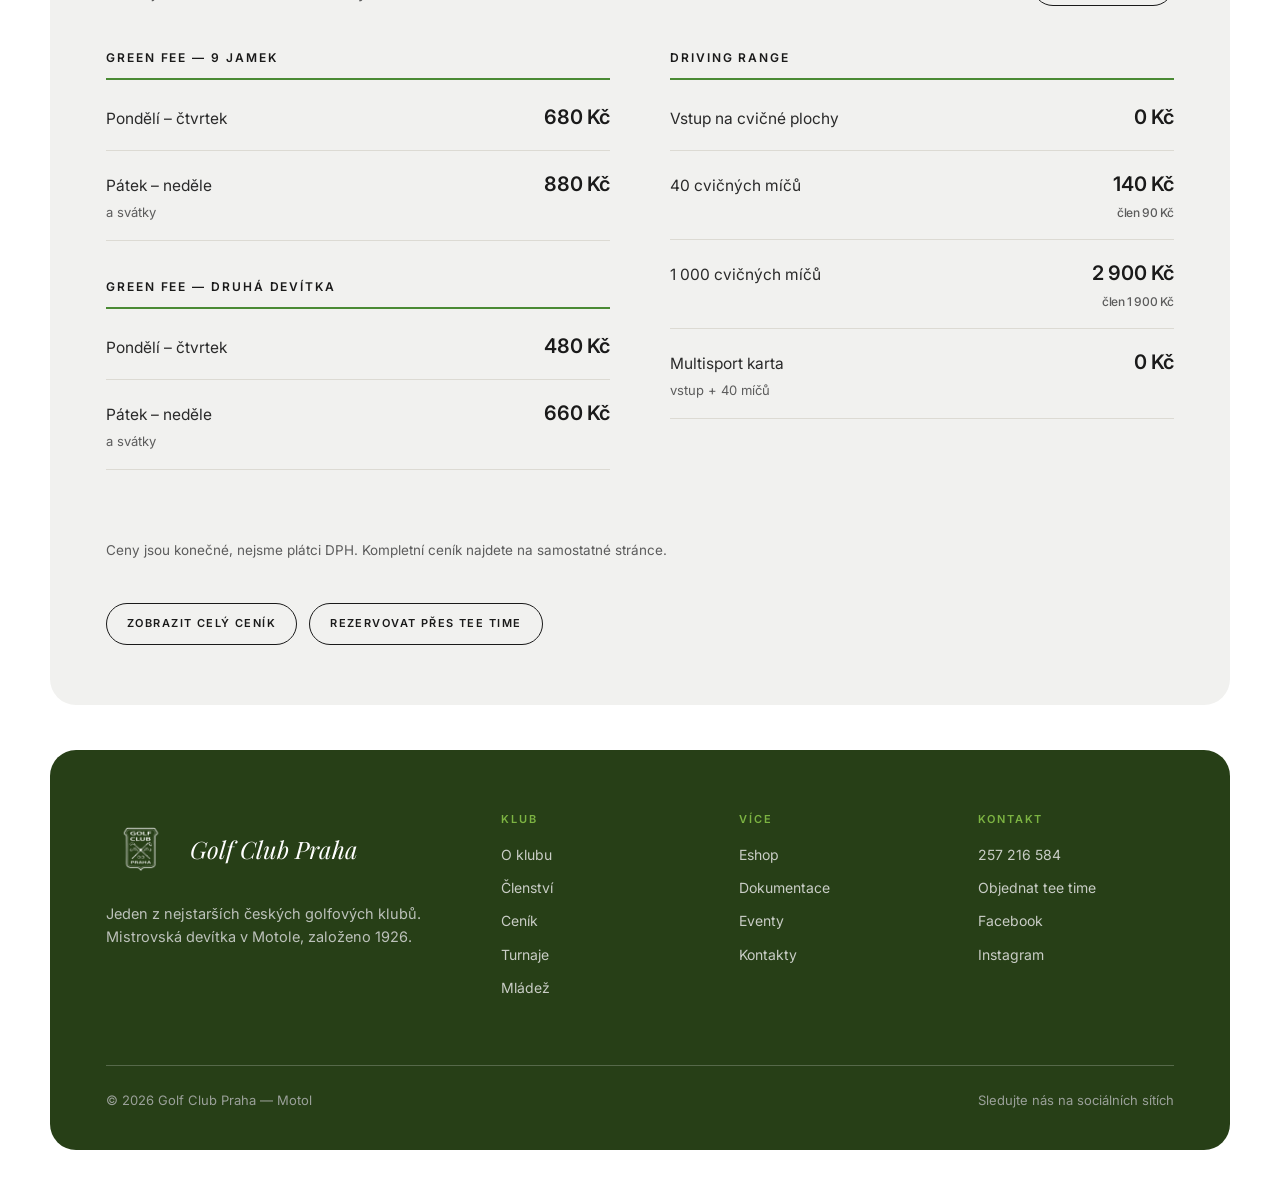
==== commit 2dae1837: "Míček jako menu (obrázek), scrollovatelné mobilní menu, zaoblené rohy, fotky u sekcí, animace Co-Aut" ====
--- a/index.html
+++ b/index.html
@@ -65,7 +65,7 @@
 .hero{margin-top:0;padding-top:45px}
 .hero-card{border-radius:26px;overflow:hidden;position:relative}
 .topbar{display:grid;grid-template-columns:1fr auto 1fr;align-items:stretch;
-  background:#273F17;position:relative;z-index:3}
+  background:#273F17;position:relative;z-index:3;border-radius:26px 26px 0 0}
 .tabs{display:flex}
 .tab{padding:20px 30px;color:#fff;display:flex;flex-direction:column;gap:18px;
   min-width:170px;border-bottom:3px solid transparent;border-right:1px solid var(--line-dk);
@@ -110,7 +110,7 @@
 .stats-grid{display:grid;grid-template-columns:repeat(4,1fr)}
 .stat{padding:40px 38px;border-right:1px solid var(--line)}
 .stat:last-child{border-right:none}
-.stat .num{font-size:clamp(36px,4.2vw,52px);font-weight:500;line-height:1;letter-spacing:-.03em}
+.stat .num{font-size:clamp(34px,4.2vw,52px);font-weight:500;line-height:1;letter-spacing:-.03em;white-space:nowrap}
 .stat .num span{color:inherit}
 .stat .lbl{font-size:12px;letter-spacing:.1em;text-transform:uppercase;color:var(--gray);margin-top:12px;font-weight:500}
 
@@ -408,26 +408,46 @@
 .brand .nav-mark{height:56px;width:auto}
 .foot-mark{height:60px;width:auto}
 .tab{padding-top:24px;padding-bottom:24px}
-.menu-btn{display:none;position:absolute;left:18px;top:0;bottom:0;margin:auto 0;width:46px;height:46px;
-  border-radius:50%;border:1px solid rgba(255,255,255,.6);background:transparent;cursor:pointer;
-  align-items:center;justify-content:center;z-index:6}
-.menu-btn svg{width:26px;height:26px}
+.menu-btn{display:none;position:absolute;right:20px;top:0;bottom:0;margin:auto 0;width:48px;height:48px;
+  border-radius:50%;border:none;background:transparent;cursor:pointer;padding:0;
+  align-items:center;justify-content:center;z-index:8;transition:transform .2s}
+.menu-btn:hover{transform:scale(1.08)}
+.menu-btn img{width:46px;height:46px;display:block}
+
 .mnav{display:none;position:absolute;top:100%;left:0;right:0;background:#273F17;flex-direction:column;
-  z-index:50;border-radius:0 0 18px 18px;overflow:hidden;box-shadow:0 24px 40px rgba(0,0,0,.35)}
+  z-index:50;border-radius:0 0 18px 18px;overflow-y:auto;max-height:calc(100vh - 120px);box-shadow:0 24px 40px rgba(0,0,0,.35)}
+.hero-card.menu-open{overflow:visible}
 .mnav.open{display:flex}
 .mnav a{padding:16px 26px;color:#fff;font-size:15px;border-bottom:1px solid rgba(255,255,255,.14)}
 .mnav a:last-child{border-bottom:none}
 .mnav a:hover{background:var(--slate-2);color:var(--lime)}
 @media(max-width:1080px){
   .menu-btn{display:flex}
-  .topbar{grid-template-columns:1fr auto;min-height:76px}
-  .brand{justify-content:center;padding-left:62px}
+  .topbar{grid-template-columns:1fr;min-height:84px}
+  .topright{display:none}
+  .brand{justify-content:flex-start;padding-left:24px}
+  .mapa-grid{grid-template-columns:1fr!important}
+  .mapa-img{display:none}
 }
 
 /* ===== LOGO BADGE (pravé logo klubu) ===== */
 .logo-badge{display:inline-flex;align-items:center;justify-content:center;flex:none}
-.brand .logo-badge img{height:46px;width:auto;display:block}
-.foot-logo .logo-badge img{height:52px;width:auto;display:block}
+.brand .logo-badge img{height:62px;width:auto;display:block}
+.foot-logo .logo-badge img{height:70px;width:auto;display:block}
+
+.mnav-tee{display:flex;align-items:center;justify-content:center;gap:10px;margin:10px;padding:14px;
+  background:#fff;color:var(--ink)!important;border-radius:100px;font-weight:600;border-bottom:none!important}
+.mnav-tee b{background:var(--ink);color:#fff;border-radius:50%;width:24px;height:24px;display:inline-flex;align-items:center;justify-content:center;font-size:12px}
+.mnav-tee:hover{background:var(--lime)!important;color:#fff!important}
+/* reveal animace */
+.reveal{opacity:0;transform:translateY(34px);transition:opacity .7s cubic-bezier(.2,.7,.2,1),transform .7s cubic-bezier(.2,.7,.2,1)}
+.reveal.in{opacity:1;transform:none}
+.reveal-l{opacity:0;transform:translateX(-46px);transition:opacity .7s cubic-bezier(.2,.7,.2,1),transform .7s cubic-bezier(.2,.7,.2,1)}
+.reveal-l.in{opacity:1;transform:none}
+.reveal-r{opacity:0;transform:translateX(46px);transition:opacity .7s cubic-bezier(.2,.7,.2,1),transform .7s cubic-bezier(.2,.7,.2,1)}
+.reveal-r.in{opacity:1;transform:none}
+.reveal-d{transition-delay:.12s}.reveal-d2{transition-delay:.24s}.reveal-d3{transition-delay:.36s}
+@media(prefers-reduced-motion:reduce){.reveal,.reveal-l,.reveal-r{opacity:1!important;transform:none!important;transition:none!important}}
 </style>
 </head>
 <body>
@@ -436,7 +456,7 @@
 <header class="hero wrap">
   <div class="hero-card">
     <div class="topbar">
-      <button class="menu-btn" aria-label="Menu" onclick="gcpMenu()"><svg viewBox="0 0 24 24" fill="none" xmlns="http://www.w3.org/2000/svg"><circle cx="12" cy="12" r="10" stroke="#fff" stroke-width="2"/><circle cx="9" cy="9" r="1" fill="#fff"/><circle cx="13.5" cy="8" r="1" fill="#fff"/><circle cx="16" cy="11" r="1" fill="#fff"/><circle cx="10" cy="13" r="1" fill="#fff"/><circle cx="14.5" cy="14" r="1" fill="#fff"/><circle cx="8.5" cy="16.5" r="1" fill="#fff"/><circle cx="12.5" cy="17" r="1" fill="#fff"/></svg></button>
+      <button class="menu-btn" aria-label="Menu" onclick="gcpMenu()"><img src="menu-ball.png" alt="Menu"></button>
       <nav class="tabs">
         <a href="index.html" class="tab active"><span class="t">Úvod</span><span class="n">01</span></a>
         <a href="o-klubu.html" class="tab"><span class="t">O klubu</span><span class="n">02</span></a>
@@ -454,6 +474,7 @@
         </div>
       </nav>
       <nav class="mnav" id="mnav">
+        <a href="http://rezervace.gcp.cz" class="mnav-tee">Tee time <b>9</b></a>
         <a href="index.html">Úvod</a>
         <a href="o-klubu.html">O klubu</a>
         <a href="cenik.html">Ceník</a>
@@ -501,14 +522,14 @@
 <section class="wrap" id="oklubu">
   <div class="editorial">
 
-    <div class="ed-row" style="grid-template-columns:1fr 1fr">
-      <div class="ed-txt">
+    <div class="ed-row">
+      <div class="ed-txt reveal-l">
         <span class="chip">O klubu</span>
         <h2>Tradice, která se píše sama</h2>
         <p>Golf Club Praha byl založen na ustavující valné hromadě 15. března 1926 a patří k nejstarším golfovým klubům v České republice. Premiérovým čestným předsedou byl Jan Masaryk, syn prvního československého prezidenta.</p>
         <a href="o-klubu.html" class="arrow-link"><span class="ar">⟶</span><span class="lbl">Více o klubu</span></a>
       </div>
-      <div class="ed-txt">
+      <div class="ed-txt reveal-r reveal-d">
         <span class="chip">Členství</span>
         <h2>Staňte se členem klubu</h2>
         <p>Členství přináší zvýhodněné green fee, slevy na driving range i přednostní rezervace tee time. Připojte se k jednomu z nejstarších klubů v zemi a hrajte za nejlepší podmínky po celou sezónu.</p>
@@ -548,7 +569,7 @@
 
 <!-- MAPA HŘIŠTĚ -->
 <section class="wrap" id="mapa-hriste">
-  <div style="display:grid;grid-template-columns:1fr 1.4fr;gap:30px;align-items:stretch">
+  <div class="mapa-grid" style="display:grid;grid-template-columns:1fr 1.4fr;gap:30px;align-items:stretch">
     <div style="background:var(--card);border-radius:26px;padding:54px 50px;display:flex;flex-direction:column;justify-content:center">
       <span class="chip" style="margin-bottom:20px">Hřiště</span>
       <h2 style="font-size:clamp(30px,3.2vw,44px);font-weight:500">9 jamek v Přírodním parku Košíře</h2>
@@ -561,8 +582,8 @@
       </div>
       <a href="cenik.html" class="arrow-link" style="margin-top:34px"><span class="ar">⟶</span><span class="lbl">Green fee a rezervace</span></a>
     </div>
-    <div style="border-radius:26px;overflow:hidden;background:var(--card);display:flex;align-items:center;justify-content:center;min-height:520px">
-      <img src="https://images.unsplash.com/photo-1535131749006-b7f58c99034b?q=80&w=1600&auto=format&fit=crop" alt="Hřiště Golf Club Praha" style="width:100%;height:100%;object-fit:cover">
+    <div class="mapa-img" style="border-radius:26px;overflow:hidden;background:var(--card);display:flex;align-items:center;justify-content:center;min-height:520px">
+      <img src="hriste.jpg" alt="Hřiště Golf Club Praha" style="width:100%;height:100%;object-fit:cover">
     </div>
   </div>
 </section>
@@ -740,6 +761,20 @@
   });
 })();
 </script>
-<script>function gcpMenu(){var m=document.getElementById('mnav');if(m)m.classList.toggle('open');}</script>
+<script>function gcpMenu(){var m=document.getElementById('mnav');if(!m)return;var op=m.classList.toggle('open');var hc=m.closest('.hero-card');if(hc)hc.classList.toggle('menu-open',op);}</script>
+<script>
+(function(){
+  var els=document.querySelectorAll('.stats,.stat,.ed-row,.ed-txt,.card,.banner,.feature,.product,.pricing,.offer,.plans .plan,.info,.shop .prod,.row-item,.block');
+  els.forEach(function(el,i){
+    if(el.closest('.topbar')||el.closest('.mnav')) return;
+    if(!el.classList.contains('reveal')&&!el.classList.contains('reveal-l')&&!el.classList.contains('reveal-r')) el.classList.add('reveal');
+  });
+  if(!('IntersectionObserver' in window)){document.querySelectorAll('.reveal,.reveal-l,.reveal-r').forEach(function(e){e.classList.add('in')});return;}
+  var io=new IntersectionObserver(function(entries){
+    entries.forEach(function(en){ if(en.isIntersecting){ en.target.classList.add('in'); io.unobserve(en.target);} });
+  },{threshold:.12,rootMargin:'0px 0px -40px 0px'});
+  document.querySelectorAll('.reveal,.reveal-l,.reveal-r').forEach(function(e){io.observe(e)});
+})();
+</script>
 </body>
 </html>
